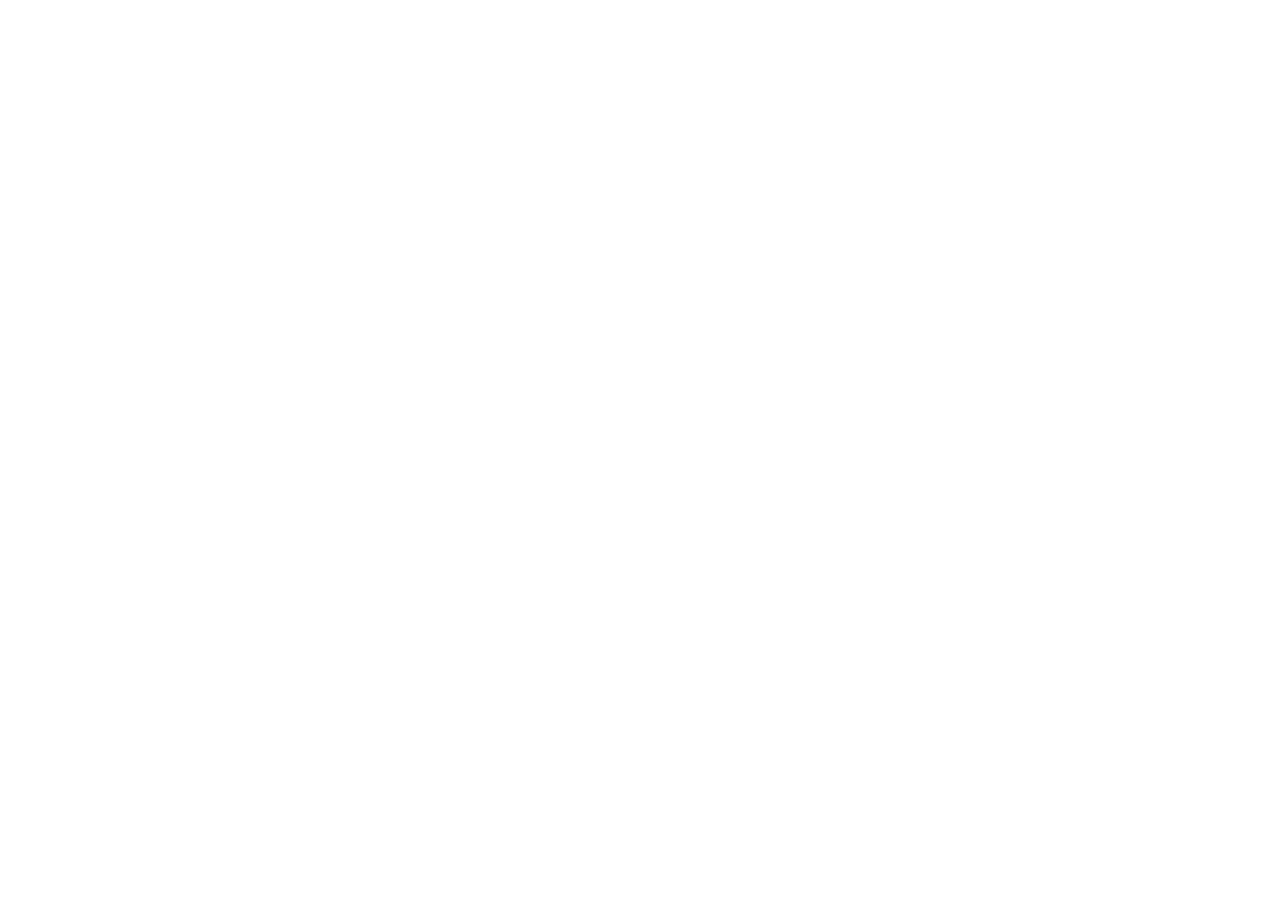
==== index.html @ 85f9180b "adding css file and images" ====
<!DOCTYPE html>
<html lang="en">
<head>
    <meta charset="UTF-8">
    <meta name="viewport" content="width=device-width, initial-scale=1.0">
    <title>Document</title>
</head>
<body>
    
</body>
</html>
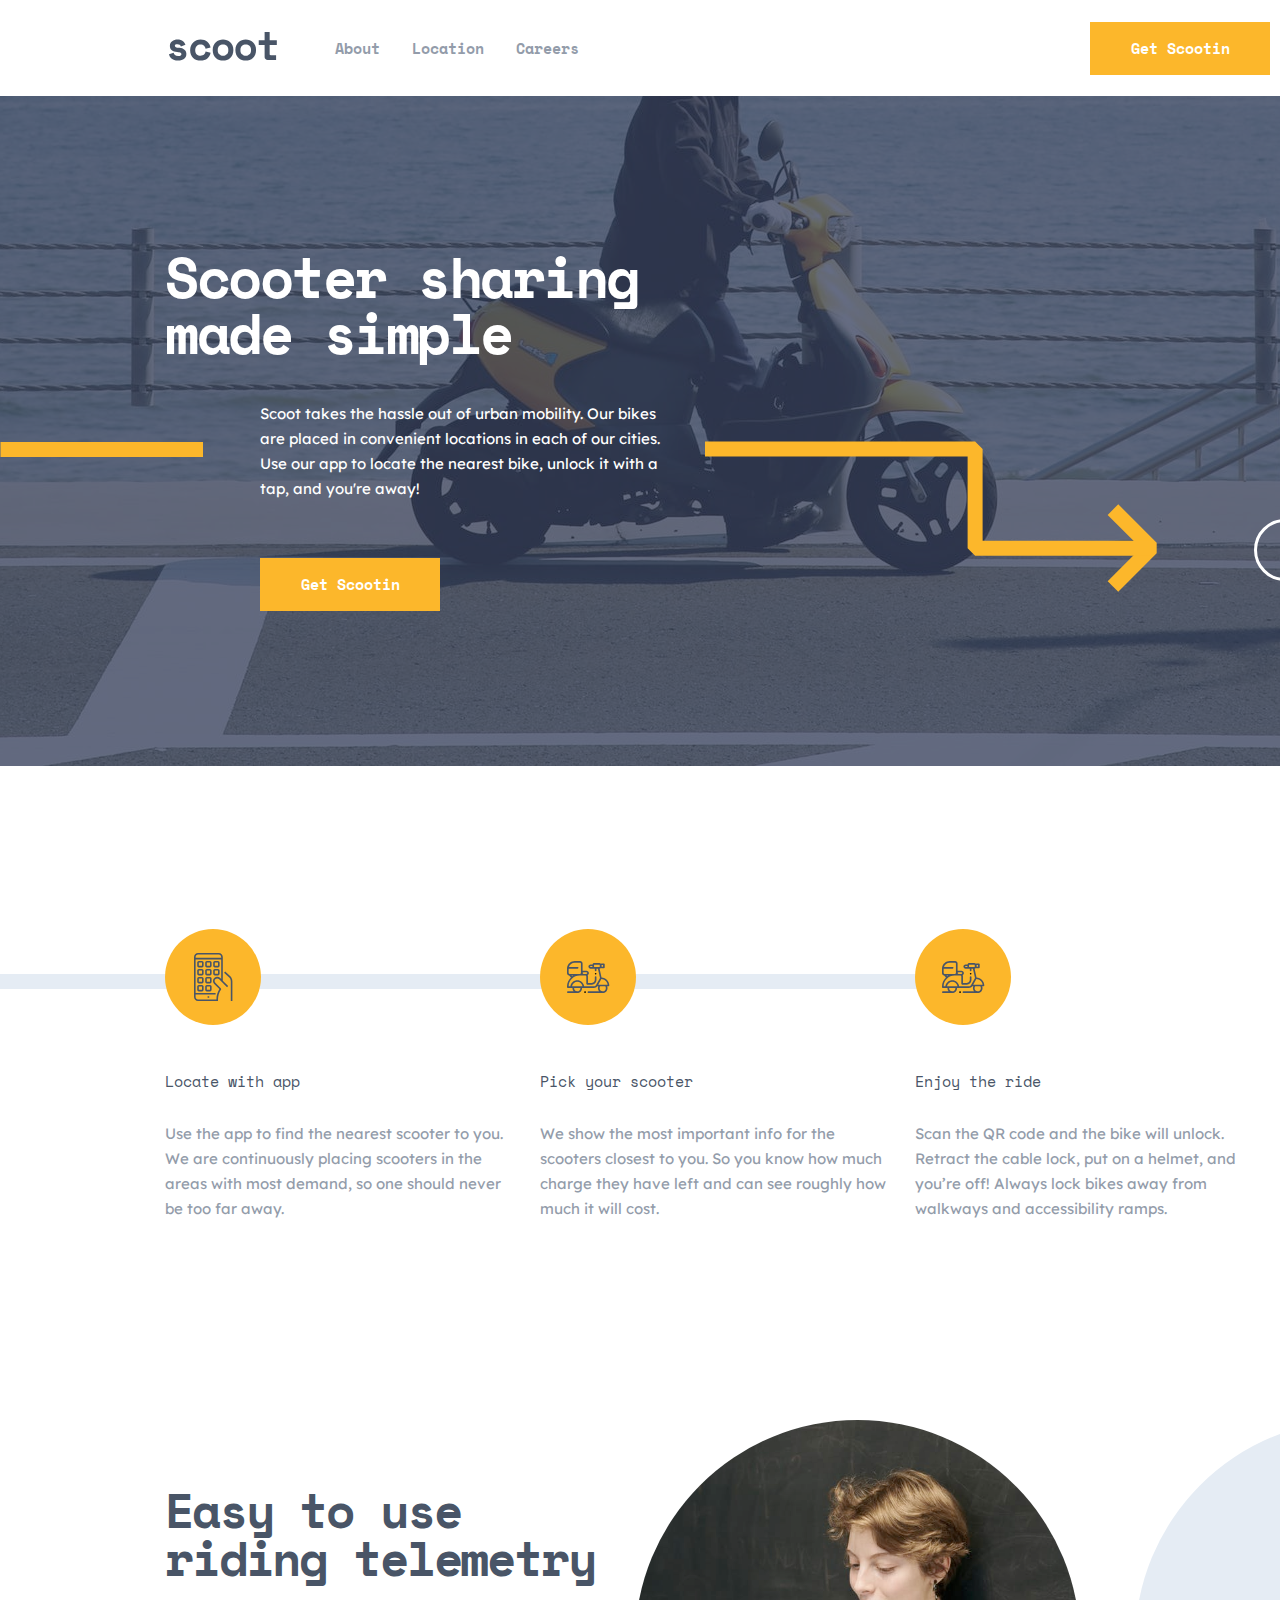
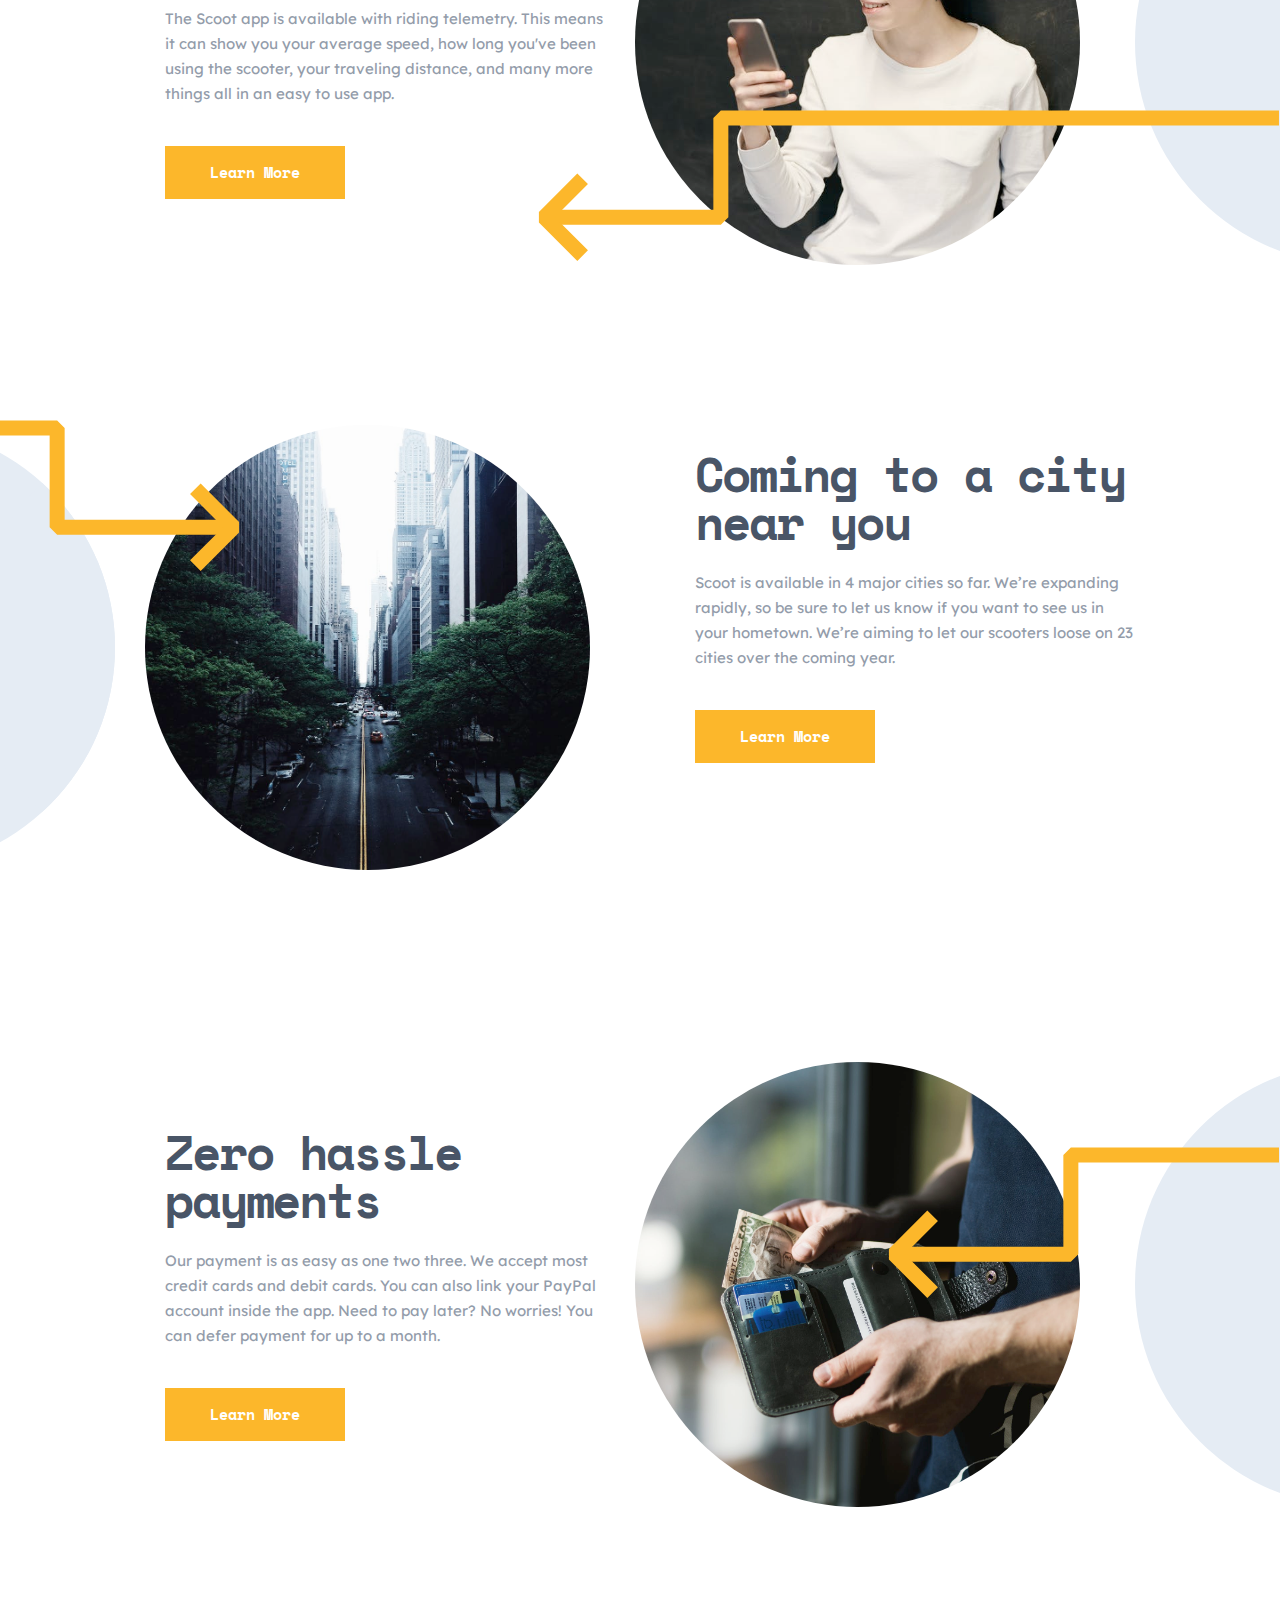
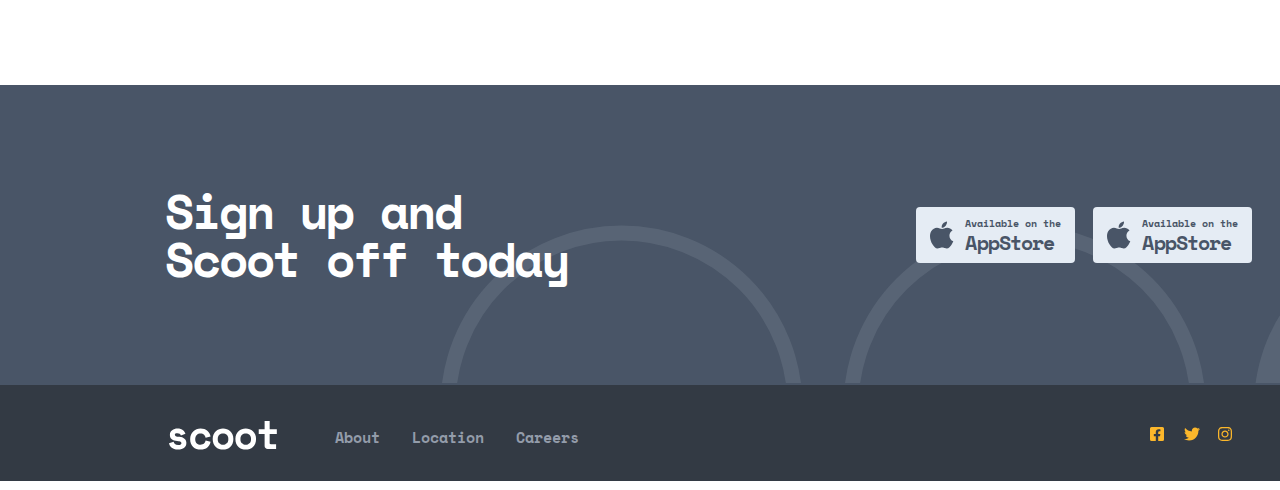
==== commit cd08bfb9: "scoot content" ====
--- a/index.html
+++ b/index.html
@@ -1,11 +1,168 @@
 <!DOCTYPE html>
 <html lang="en">
 <head>
-    <meta charset="UTF-8">
-    <meta name="viewport" content="width=device-width, initial-scale=1.0">
-    <title>Document</title>
+    <title>Scoot</title>
+    <link rel="preconnect" href="https://fonts.googleapis.com">
+    <link rel="preconnect" href="https://fonts.gstatic.com" crossorigin>
+    <link href="https://fonts.googleapis.com/css2?family=Space+Mono:wght@700&display=swap" rel="stylesheet">
+    <link rel="preconnect" href="https://fonts.googleapis.com">
+    <link rel="preconnect" href="https://fonts.gstatic.com" crossorigin>
+    <link href="https://fonts.googleapis.com/css2?family=Lexend+Deca&display=swap" rel="stylesheet">
+    <link rel="stylesheet" href="./css/style.css"/>
 </head>
 <body>
-    
+    <header>
+        <div class="gradient-overlay">
+            <nav>
+                <div class="logo">
+                    <img src="./images/logo.svg"/>
+                </div>
+                <div class="menu">
+                    <ul>
+                        <li><a href="#">About</a></li>
+                        <li><a href="#">Location</a></li>
+                        <li><a href="#">Careers</a></li>
+                    </ul>
+                </div>
+                <div class="cta"><a href="#">Get Scootin</a></div>
+            </nav>
+            <h1>Scooter sharing made simple</h1>
+            <div id="yellow">
+                <div class="yellow-img"><img  src="./images/Path 2.svg"/></div>
+                <div id="yellow-content">
+                    <p>Scoot takes the hassle out of urban mobility. Our bikes are placed in convenient locations in each of our cities. Use our app to locate the nearest bike, unlock it with a tap, and you're away!</p>
+                    <div class="cta" id="yellow-cta"><a href="#">Get Scootin</a></div>
+                </div>
+                <div class="yellow-img" id="arrow"><img src="./images/arrow.svg"/></div>
+                <div id="white-circle"><img src="./images/circle.svg"/></div>
+                
+            </div>  
+            <div id="white-bg"></div>
+        </div> 
+    </header>
+    <main>
+        <div id="line"></div>
+        <div id="one">
+            <div class="yellow-one">
+                <div class="yellow-one-img"><img src="./images/img-one.svg"/></div> 
+                <h3>Locate with app</h3>
+                <p>Use the app to find the nearest scooter to you. We are continuously placing scooters in the areas with most demand, so one should never be too far away.</p>
+            </div>
+            <div class="yellow-one" id="yell">
+                <div class="yellow-one-img"><img src="./images/img-two.svg"/></div> 
+                <h3>Pick your scooter</h3>
+                <p>We show the most important info for the scooters closest to you. So you know how much charge they have left and can see roughly how much it will cost.</p>
+            </div>
+            <div class="yellow-one" id="low">
+                <div class="yellow-one-img"><img src="./images/img-two.svg"/></div> 
+                <h3>Enjoy the ride</h3>
+                <p>Scan the QR code and the bike will unlock. Retract the cable lock, put on a helmet, and you’re off! Always lock bikes away from walkways and accessibility ramps.</p>
+            </div>
+        </div>
+        <div class="two">
+            <div class="two-grid-content">
+                <h1>Easy to use riding telemetry</h1>
+                <p>The Scoot app is available with riding telemetry. This means it can show you your average speed, how long you've been using the scooter, your traveling distance, and many more things all in an easy to use app.</p>
+                <div class="cta" id="two-cta"><a href="#">Learn More</a></div>
+            </div>
+            <div class="two-grid-image">
+                <div class="grid-img">
+                    <div class="two-img"></div>
+                    <div class="circle-container">
+                        <div class="circle"></div>
+                    </div>
+                </div>
+                <div class="two-arrow"><img src="./images/arrow-two.svg"/></div>
+
+            </div>
+        </div>
+        <div id="three">
+            <div id="three-grid-img">
+                <div id="three-img">
+                    <div id="three-circle">
+                        <div id="circle-img"></div>
+                    </div>
+                    <div id="three-image"></div>
+                </div>
+                <div id="three-arrow">
+                    <img src="./images/arrow-two.svg"/>
+                </div> 
+            </div>
+            <div id="three-grid-content">
+                <div class="two-grid-content">
+                    <h1>Coming to a city near you</h1>
+                    <p>Scoot is available in 4 major cities so far. We’re expanding rapidly, so be sure to let us know if you want to see us in your hometown. We’re aiming to let our scooters loose on 23 cities over the coming year.</p>
+                    <div class="cta" id="two-cta"><a href="#">Learn More</a></div>
+                </div>
+            </div>
+        </div>
+        <div id="four">
+            <div class="two-grid-content">
+                <h1>Zero hassle payments</h1>
+                <p>Our payment is as easy as one two three. We accept most credit cards and debit cards. You can also link your PayPal account inside the app. Need to pay later? No worries! You can defer payment for up to a month.</p>
+                <div class="cta" id="two-cta"><a href="#">Learn More</a></div>
+            </div>
+            <div class="two-grid-image">
+                <div class="grid-img">
+                    <div class="two-img" id="four-img"></div>
+                    <div class="circle-container">
+                        <div class="circle"></div>
+                    </div>
+                </div>
+                <div class="two-arrow" id="four-arrow"><img src="./images/arrow-two.svg"/></div>
+
+            </div>
+
+        </div>
+    </main>
+    <footer>
+        <section id="footer">
+            <div id="foot-img"><img src="./images/footer-circle.svg"/></div>
+            <h1>Sign up and Scoot off today</h1>
+            <div class="sign-up">
+                <img src="./images/apple.svg"/>
+                <div class="apple">
+                    <h3>Available on the</h3>
+                    <h2>AppStore</h2>
+                </div>                
+            </div>
+            <div class="sign-up" id="apple-sign-up">
+                <img src="./images/apple.svg"/>
+                <div class="apple">
+                    <h3>Available on the</h3>
+                    <h2>AppStore</h2>
+                </div>                
+            </div>
+        </section>
+        <section id="social">
+            <div id="foot-nav">
+                <div class="logo" id="foot-logo">
+                    <img src="./images/logo.svg"/>
+                </div>
+                <div class="menu">
+                    <ul>
+                        <li><a href="#">About</a></li>
+                        <li><a href="#">Location</a></li>
+                        <li><a href="#">Careers</a></li>
+                    </ul>
+                </div>
+                <div id="social-media">
+                    <div class="facebook">
+                        <a href="#"><img src="./images/facebook.svg"/></a>
+                    </div>
+                    <div class="facebook">
+                        <a href="#"><img src="./images/twitter.svg"/></a>
+                    </div>
+                    <div class="facebook">
+                        <a href="#"><img src="./images/instagram.svg"/></a>
+                    </div>
+                </div>
+            </div>
+            
+
+        </section>
+
+    </footer>
+
 </body>
 </html>--- a/css/style.css
+++ b/css/style.css
@@ -0,0 +1,409 @@
+*{
+    margin: 0;
+    padding: 0;
+    box-sizing: border-box;
+}
+html, body{
+    height: 100%;
+    font-family: 'Space Mono', monospace;
+    font-family: 'Lexend Deca', sans-serif;
+}
+header{
+    height: 766px;
+    background-image: url(/images/background-image.png);
+    background-size: auto;
+    background-repeat: no-repeat;
+    background-position: bottom;
+}
+.gradient-overlay{
+    height: 100%;
+    width: 100%;
+    background: rgba(49, 59, 89, 0.75);
+}
+.gradient-overlay nav{
+    height: 96px;
+    background-color: #FFFFFF;
+    padding: 22px 165px 21px 169px;
+    display: flex;
+    flex-direction: row;
+    align-items: center;
+}
+.menu ul{
+    display: flex;
+    flex-direction: row;
+    list-style: none;
+    gap: 32px;
+    margin-left: 58.18px;
+}
+.menu ul li a{
+    font-family: 'Space Mono', monospace;
+    font-size: 15px;
+    font-style: normal;
+    font-weight: 700;
+    line-height: 25px;  
+    color: #939CAA;
+    text-decoration: none;
+}
+.menu ul li a:hover{
+    color: #FCB72B;
+}
+.cta a{
+    margin-left: 511px;
+    width: 180px;
+    height: 53px;
+    background-color: #FCB72B;
+    display: flex;
+    justify-content: center;
+    align-items: center; 
+    color: #FFFFFF;
+    text-decoration: none;
+    font-family: 'Space Mono', monospace;
+    font-size: 15px;
+    font-weight: 700;
+    font-style: normal;
+    line-height: 25px
+}
+.cta a:hover{
+    border: 3px solid #FCB72B;
+    background-color: transparent;
+    color: #FCB72B;
+}
+
+.gradient-overlay #white-bg{
+   height: 116px;
+   margin-top: 650px;
+   background-color: #FFFFFF;
+}
+.gradient-overlay h1{
+    font-family: 'Space Mono', monospace;
+    font-size: 56px;
+    font-weight: 700;
+    font-style: normal;
+    line-height: 56px;
+    letter-spacing: -2.5px;
+    width: 500px;
+    color: #FFFFFF;
+    margin-top: 153px;
+    margin-left: 165px;
+}
+.gradient-overlay #yellow{
+    margin-top: 40px;
+    display: flex;
+}
+.gradient-overlay #yellow #yellow-content p{
+    font-family: 'Lexend Deca', sans-serif;
+    font-size: 15px;
+    font-weight: 400;
+    font-style: normal;
+    line-height: 25px;
+    width: 405px;
+    height: 100px;
+    color: #FFFFFF;
+    margin-left: 57px;
+}
+.yellow-img{
+    margin-top: 40px;
+}
+.yellow-img#arrow{
+    margin-left: 40px;
+}
+#yellow-content .cta#yellow-cta a{
+    margin-left: 57px;
+    margin-top: 57px;
+}
+#yellow #white-circle{
+    margin-top: 118px;
+    margin-left: 97px;
+}
+main{
+    background-color: #FFFFFF;
+    margin-top: 0px;
+    margin-top: 208px
+}
+main #line{
+    width: 974px;
+    height: 15px;
+    background-color: #E5ECF4;
+    margin-top: 50px;
+}
+main #one{
+    width: 1275px;
+    height: 291px;
+    margin-top: -60px;
+    display: grid;
+    grid-template-columns: 1fr 1fr 1fr;
+    margin-left: 165px;
+}
+.yellow-one{
+    display: flex;
+    flex-direction: column;
+    width: 350px;
+}
+.yellow-one#yell{
+    margin-left: -50px;
+}
+.yellow-one#low{
+    margin-left: -100px;
+}
+.yellow-one-img img{
+    width: 96px;
+    height: 96px;
+}
+.yellow-one h3{
+    font-family: 'Space Mono', monospace;
+    font-size: 15px;
+    font-weight: 400;
+    font-style: normal;
+    line-height: 25px;
+    color: #495567;
+    margin-top: 40px;
+}
+.yellow-one p{
+    margin-top: 27px;
+    font-family: 'Lexend Deca', sans-serif;
+    font-size: 15px;
+    font-weight: 400;
+    font-style: normal;
+    line-height: 25px;
+    color: #939CAA;
+}
+.two{
+    margin-top: 147px;
+    height: 498px;
+    display: grid;
+    grid-template-columns: 1fr 1fr;
+    margin-left: 165px;
+}
+.two-grid-content{
+    display: flex;
+    flex-direction: column;
+    margin-top: 119px;
+}
+.two-grid-content h1{
+    font-family: 'Space Mono', monospace;
+    font-size: 48px;
+    font-weight: 700;
+    font-style: normal;
+    line-height: 48px;
+    letter-spacing: -2.143px;
+    width: 445px;
+    color: #495567;
+}
+.two-grid-content p{
+    font-family: 'Lexend Deca', sans-serif;
+    font-size: 15px;
+    font-weight: 400;
+    font-style: normal;
+    line-height: 25px;
+    width: 445px;
+    color: #939CAA;
+    margin-top: 24px;
+}
+.two-grid-content .cta#two-cta a{
+    margin-top: 40px;
+    margin-left: 0px;
+}
+.two-grid-image{
+    margin-left: -150px;
+}
+.grid-img{
+    display: flex;
+}
+.two-img{
+    width: 445px;
+    height: 445px;
+    margin-left: 137px;
+    margin-top: 53px;
+    background-image: url(/images/two-lady.png);
+    border-radius: 445px;
+    background-position: center;
+    background-size: cover;
+}
+.circle-container{
+    width: 445px;
+    height: 445px;
+    overflow: hidden;
+    position: relative;
+    margin-top: 53px;
+    margin-left: -245px;
+}
+.circle{
+    width: 890px;
+    height: 445px;
+    background-color: #E5ECF4;
+    border-radius: 445px;
+    position: absolute;
+    top: 0;
+    left: 300px;
+    z-index: 1;
+}
+.two-arrow{
+    margin-top: -155px;
+    position: absolute;
+    z-index: 2;
+    margin-left: 40px;
+}
+#three{
+    height: 605px;
+    display: grid;
+    grid-template-columns: 1fr 1fr;
+}
+#three #three-grid-img{
+    margin-top: 160px;
+}
+#three #three-grid-img #three-img{
+    display: flex;
+}
+#three-circle{
+    width: 445px;
+    height: 445px;
+    border-radius: 445px;
+    background-color: #E5ECF4;
+    position: relative;
+    margin-left: -330px;
+    overflow: hidden;
+}
+#three-circle #circle-img{
+    width: 890px;
+    height: 445px;
+    background-color: #E5ECF4;
+    border-radius: 445px;
+    position: absolute;
+    left: 300px;
+}
+#three-image{
+    width: 445px;
+    height: 445px;
+    margin-left: 30px;
+    background-image: url(/images/three.png);
+    border-radius: 445px;
+    background-position: center;
+    background-size: cover;
+}
+#three-grid-content{
+    margin-top: 66px;
+    margin-left: 55px;
+}
+#three-arrow{
+    margin-top: -450px;
+    transform: scaleX(-1);
+    position: relative;
+}
+#three-arrow img{
+    position: absolute;
+    left: 400px;
+}
+#four{
+    margin-top: 139px;
+    height: 498px;
+    display: grid;
+    grid-template-columns: 1fr 1fr;
+    margin-left: 165px;
+}
+
+.two-img#four-img{
+    background-image: url(/images/four.png);
+}
+.two-arrow#four-arrow{
+    margin-top: -360px;
+    overflow: hidden;
+    margin-right: -650px;
+   
+}
+.two-arrow#four-arrow img{
+    left: 350px;
+    position: relative;
+}
+footer{
+    margin-top: 178px;
+    height: 396px;
+}
+#footer{
+    height: 300px;
+    background-color: #495567;
+    position: relative;
+}
+#footer #foot-img{
+    margin-top: 140px;
+    margin-left: 440px;
+    position: absolute;
+}
+#footer h1{
+    width: 415px;
+    margin-top: 102px;
+    margin-left: 165px;
+    position: absolute;
+    color: #FFFFFF;
+    font-family: 'Space Mono', monospace;
+    font-size: 48px;
+    font-style: normal;
+    font-weight: 700;
+    line-height: 48px;
+    letter-spacing: -2.143px;
+}
+.sign-up{
+    margin-left: 916px;
+    margin-top: 122px;
+    position: absolute;
+    display: flex;
+    flex-direction: row;
+    justify-content: center;
+    align-items: center;
+    background-color: #E5ECF4;
+    width: 159px;
+    height: 56px;
+    border-radius: 4px;
+}
+.sign-up img{
+    width: 24.267px;
+    height: 28px;
+}
+.apple{
+    margin-left: 11.73px;
+}
+.apple h3{
+    color: #495567;
+    font-family: 'Space Mono', monospace;
+    font-size: 10px;
+    font-style: normal;
+    font-weight: 700;
+    line-height: normal;
+}
+.apple h2{
+    color: #495567;
+    font-family: 'Space Mono', monospace;
+    font-size: 20px;
+    font-style: normal;
+    font-weight: 700;
+    line-height: 24px;
+    letter-spacing: -0.9px;
+}
+.sign-up#apple-sign-up{
+    margin-left: 1093px;
+}
+#social{
+    background-color: #333A44;
+    height: 96px;
+}
+#foot-nav{
+    padding: 36px 165px 36px 169px;
+    display: flex;
+    flex-direction: row;
+    align-items: center;
+}
+#social #foot-nav .logo#foot-logo{
+   filter: brightness(100);
+}
+#social-media{
+    display: flex;
+    margin-left: 571px;
+    justify-content: space-between;
+    gap: 10px;
+}
+#social-media .facebook{
+    width: 24px;
+    height: 24px;
+}
+#social-media .facebook:hover{
+    filter: brightness(100);
+}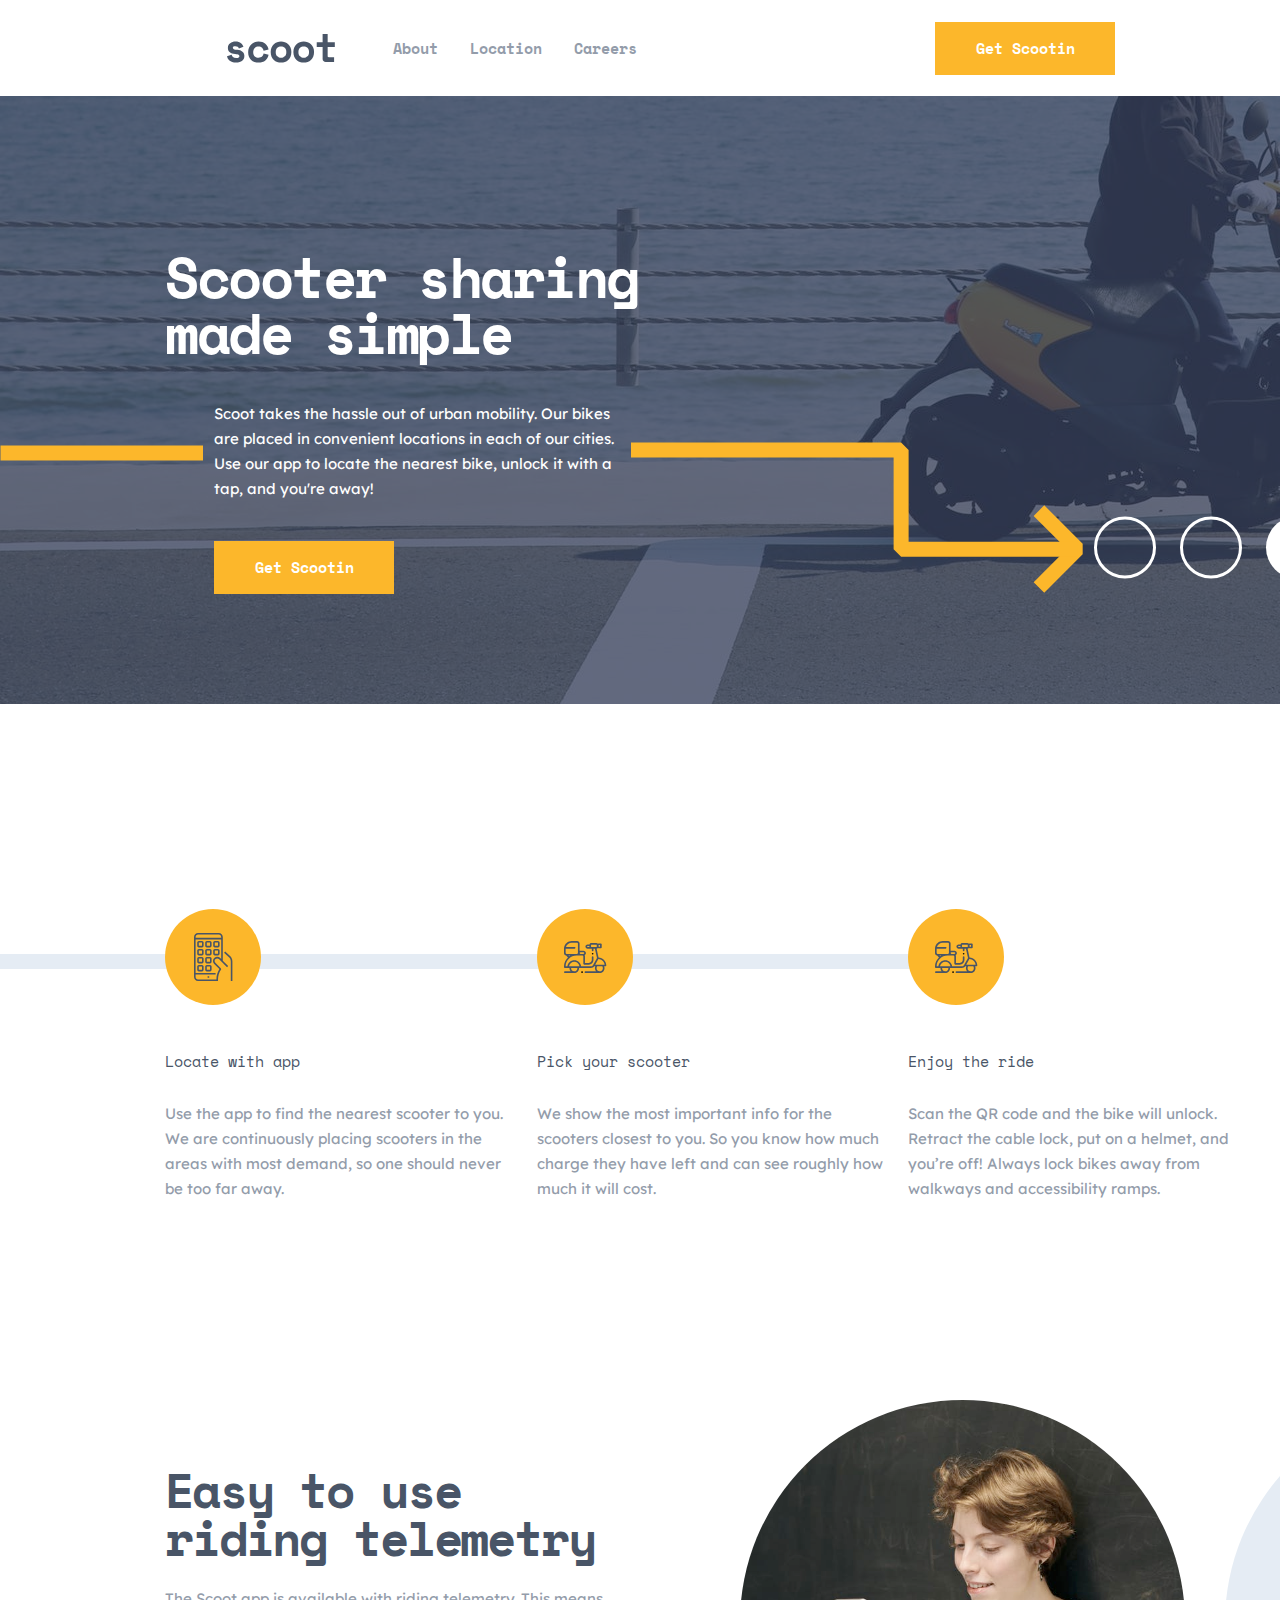
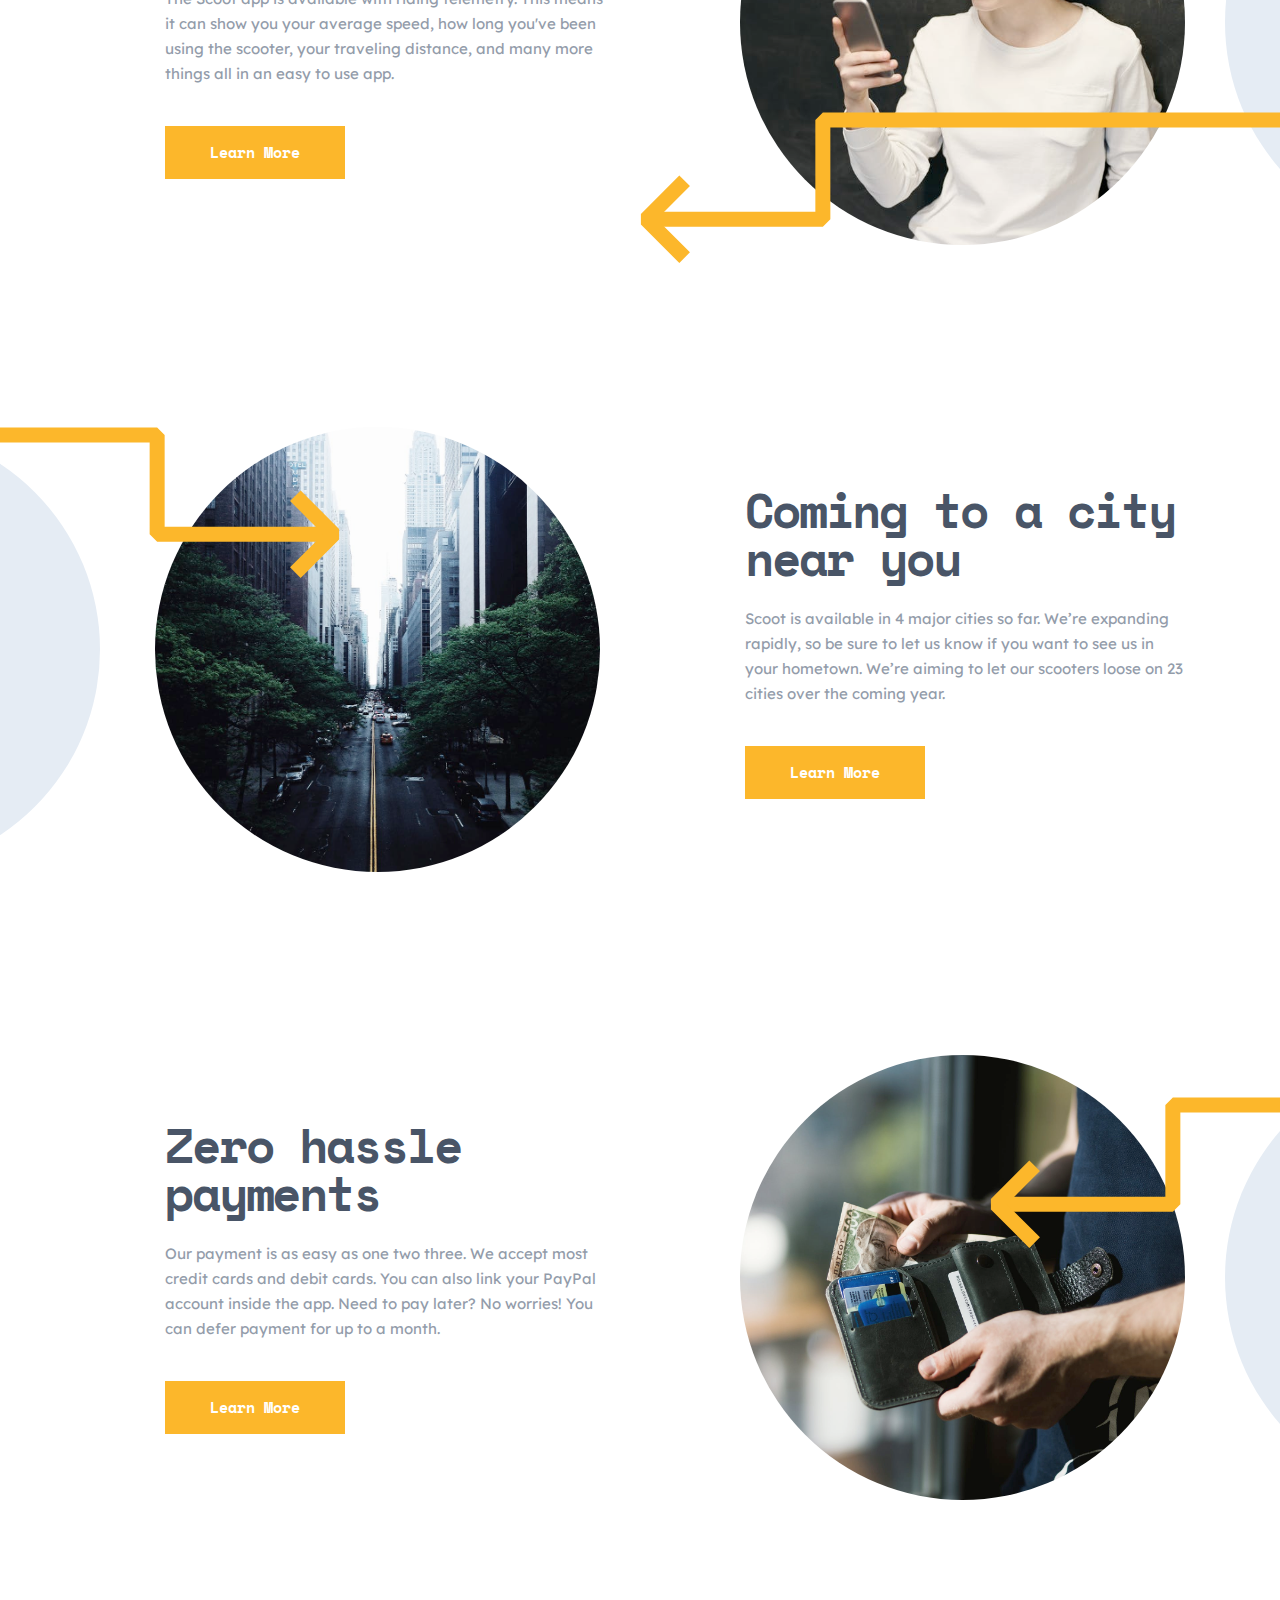
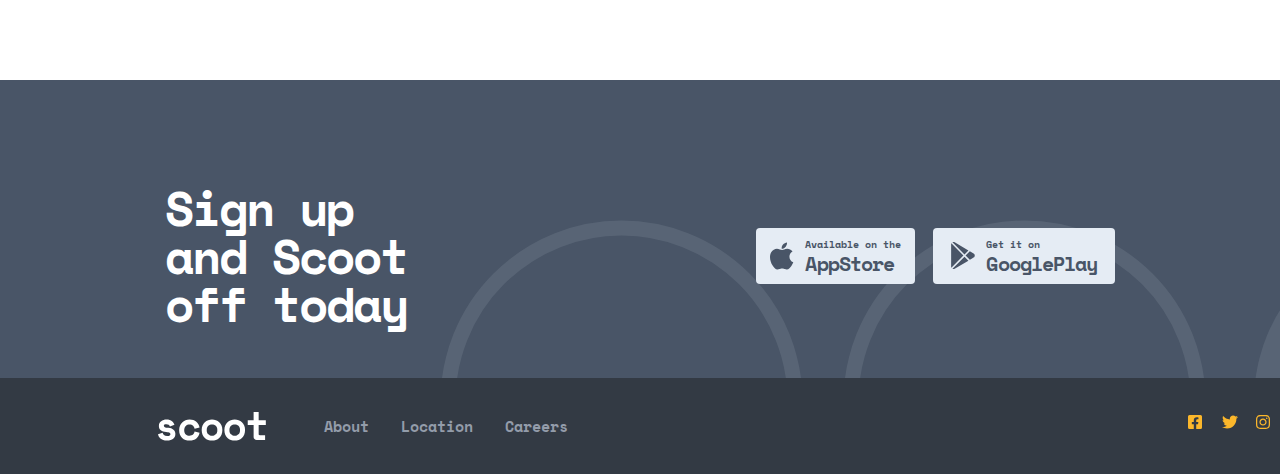
==== commit 90576ac7: "finish coding homepage and location" ====
--- a/index.html
+++ b/index.html
@@ -1,6 +1,7 @@
 <!DOCTYPE html>
 <html lang="en">
 <head>
+    <meta name="viewport" content="width=device-width, initial-scale=1.0">
     <title>Scoot</title>
     <link rel="preconnect" href="https://fonts.googleapis.com">
     <link rel="preconnect" href="https://fonts.gstatic.com" crossorigin>
@@ -12,33 +13,33 @@
 </head>
 <body>
     <header>
-        <div class="gradient-overlay">
-            <nav>
-                <div class="logo">
-                    <img src="./images/logo.svg"/>
+        <nav>
+            <div class="menu-container">
+                <div id="menu-bar"></div>
+                <img class="logo" src="./images/logo.svg"/>
+                <ul class="menu-top">
+                    <li><a href="#">About</a></li>
+                    <li><a href="#">Location</a></li>
+                    <li><a href="#">Careers</a></li>
+                </ul>
+            </div>
+            <a href="#" class="cta-top">Get Scootin</a>
+        </nav>
+        <div id="header-banner">
+            <div id="gradient-overlay">
+                <h1>Scooter sharing made simple</h1>
+                <div id="banner-content">
+                    <img id="arrow-one"  src="./images/Path 2.svg"/>
+                    <div id="arrow-content">
+                        <p>Scoot takes the hassle out of urban mobility. Our bikes are placed in convenient locations in each of our cities. Use our app to locate the nearest bike, unlock it with a tap, and you're away!</p>
+                        <a href="#" class="cta">Get Scootin</a>
+                    </div>
+                    <img id="arrow-two" src="./images/arrow.svg"/>
+                    <img id="arrow-three" src="./images/circle.svg"/>
                 </div>
-                <div class="menu">
-                    <ul>
-                        <li><a href="#">About</a></li>
-                        <li><a href="#">Location</a></li>
-                        <li><a href="#">Careers</a></li>
-                    </ul>
-                </div>
-                <div class="cta"><a href="#">Get Scootin</a></div>
-            </nav>
-            <h1>Scooter sharing made simple</h1>
-            <div id="yellow">
-                <div class="yellow-img"><img  src="./images/Path 2.svg"/></div>
-                <div id="yellow-content">
-                    <p>Scoot takes the hassle out of urban mobility. Our bikes are placed in convenient locations in each of our cities. Use our app to locate the nearest bike, unlock it with a tap, and you're away!</p>
-                    <div class="cta" id="yellow-cta"><a href="#">Get Scootin</a></div>
-                </div>
-                <div class="yellow-img" id="arrow"><img src="./images/arrow.svg"/></div>
-                <div id="white-circle"><img src="./images/circle.svg"/></div>
-                
-            </div>  
-            <div id="white-bg"></div>
-        </div> 
+                <div id="white-bg"></div>
+            </div> 
+        </div>
     </header>
     <main>
         <div id="line"></div>
@@ -48,12 +49,12 @@
                 <h3>Locate with app</h3>
                 <p>Use the app to find the nearest scooter to you. We are continuously placing scooters in the areas with most demand, so one should never be too far away.</p>
             </div>
-            <div class="yellow-one" id="yell">
+            <div class="yellow-one">
                 <div class="yellow-one-img"><img src="./images/img-two.svg"/></div> 
                 <h3>Pick your scooter</h3>
                 <p>We show the most important info for the scooters closest to you. So you know how much charge they have left and can see roughly how much it will cost.</p>
             </div>
-            <div class="yellow-one" id="low">
+            <div class="yellow-one">
                 <div class="yellow-one-img"><img src="./images/img-two.svg"/></div> 
                 <h3>Enjoy the ride</h3>
                 <p>Scan the QR code and the bike will unlock. Retract the cable lock, put on a helmet, and you’re off! Always lock bikes away from walkways and accessibility ramps.</p>
@@ -63,7 +64,7 @@
             <div class="two-grid-content">
                 <h1>Easy to use riding telemetry</h1>
                 <p>The Scoot app is available with riding telemetry. This means it can show you your average speed, how long you've been using the scooter, your traveling distance, and many more things all in an easy to use app.</p>
-                <div class="cta" id="two-cta"><a href="#">Learn More</a></div>
+                <a href="#" class="cta">Learn More</a>
             </div>
             <div class="two-grid-image">
                 <div class="grid-img">
@@ -72,8 +73,7 @@
                         <div class="circle"></div>
                     </div>
                 </div>
-                <div class="two-arrow"><img src="./images/arrow-two.svg"/></div>
-
+                <img src="/images/arrow-two.svg"/>
             </div>
         </div>
         <div id="three">
@@ -84,15 +84,13 @@
                     </div>
                     <div id="three-image"></div>
                 </div>
-                <div id="three-arrow">
-                    <img src="./images/arrow-two.svg"/>
-                </div> 
+                <img src="./images/arrow-two.svg"/>
             </div>
             <div id="three-grid-content">
                 <div class="two-grid-content">
                     <h1>Coming to a city near you</h1>
                     <p>Scoot is available in 4 major cities so far. We’re expanding rapidly, so be sure to let us know if you want to see us in your hometown. We’re aiming to let our scooters loose on 23 cities over the coming year.</p>
-                    <div class="cta" id="two-cta"><a href="#">Learn More</a></div>
+                    <a href="#" class="cta">Learn More</a>
                 </div>
             </div>
         </div>
@@ -100,7 +98,7 @@
             <div class="two-grid-content">
                 <h1>Zero hassle payments</h1>
                 <p>Our payment is as easy as one two three. We accept most credit cards and debit cards. You can also link your PayPal account inside the app. Need to pay later? No worries! You can defer payment for up to a month.</p>
-                <div class="cta" id="two-cta"><a href="#">Learn More</a></div>
+                <a href="#" class="cta">Learn More</a>
             </div>
             <div class="two-grid-image">
                 <div class="grid-img">
@@ -109,60 +107,55 @@
                         <div class="circle"></div>
                     </div>
                 </div>
-                <div class="two-arrow" id="four-arrow"><img src="./images/arrow-two.svg"/></div>
-
+                <img id="four-arrow" src="./images/arrow-two.svg"/>
             </div>
-
         </div>
     </main>
     <footer>
         <section id="footer">
             <div id="foot-img"><img src="./images/footer-circle.svg"/></div>
-            <h1>Sign up and Scoot off today</h1>
-            <div class="sign-up">
-                <img src="./images/apple.svg"/>
-                <div class="apple">
-                    <h3>Available on the</h3>
-                    <h2>AppStore</h2>
-                </div>                
+            <div class="sign">
+             <h1>Sign up and Scoot off today</h1>
+             <div id="foot-tag">
+                <div class="sign-up-tag">
+                    <img src="./images/apple.svg"/>
+                    <div class="apple">
+                        <h3>Available on the</h3>
+                        <h2>AppStore</h2>
+                    </div>  
+                </div>
+                <div class="sign-up-tag" id="sign-up">
+                    <img src="./images/google.svg"/>
+                    <div class="apple">
+                        <h3>Get it on</h3>
+                        <h2>GooglePlay</h2>
+                    </div>  
+                </div>
             </div>
-            <div class="sign-up" id="apple-sign-up">
-                <img src="./images/apple.svg"/>
-                <div class="apple">
-                    <h3>Available on the</h3>
-                    <h2>AppStore</h2>
-                </div>                
             </div>
         </section>
         <section id="social">
-            <div id="foot-nav">
-                <div class="logo" id="foot-logo">
-                    <img src="./images/logo.svg"/>
+            <div class="menu-container" id="social-one">
+                <div id="menu-bar" class="menu-bar-bottom"></div>
+                <img class="logo" id="foot-logo" src="./images/logo.svg"/>
+                <ul class="menu" id="menu-bottom">
+                    <li><a href="#">About</a></li>
+                    <li><a href="#">Location</a></li>
+                    <li><a href="#">Careers</a></li>
+                </ul>
+            </div>
+            <div id="social-media">
+                <div class="facebook">
+                    <a href="#"><img src="./images/facebook.svg"/></a>
                 </div>
-                <div class="menu">
-                    <ul>
-                        <li><a href="#">About</a></li>
-                        <li><a href="#">Location</a></li>
-                        <li><a href="#">Careers</a></li>
-                    </ul>
+                <div class="facebook">
+                    <a href="#"><img src="./images/twitter.svg"/></a>
                 </div>
-                <div id="social-media">
-                    <div class="facebook">
-                        <a href="#"><img src="./images/facebook.svg"/></a>
-                    </div>
-                    <div class="facebook">
-                        <a href="#"><img src="./images/twitter.svg"/></a>
-                    </div>
-                    <div class="facebook">
-                        <a href="#"><img src="./images/instagram.svg"/></a>
-                    </div>
+                <div class="facebook">
+                    <a href="#"><img src="./images/instagram.svg"/></a>
                 </div>
             </div>
-            
-
         </section>
-
-    </footer>
-
+    </footer> 
 </body>
 </html>--- a/css/style.css
+++ b/css/style.css
@@ -1,3 +1,8 @@
+:root{
+    --black02: #939CAA;
+    --black03: #FCB72B;
+}
+
 *{
     margin: 0;
     padding: 0;
@@ -8,47 +13,52 @@
     font-family: 'Space Mono', monospace;
     font-family: 'Lexend Deca', sans-serif;
 }
-header{
-    height: 766px;
-    background-image: url(/images/background-image.png);
-    background-size: auto;
-    background-repeat: no-repeat;
-    background-position: bottom;
-}
-.gradient-overlay{
-    height: 100%;
-    width: 100%;
-    background: rgba(49, 59, 89, 0.75);
-}
-.gradient-overlay nav{
+nav{
     height: 96px;
-    background-color: #FFFFFF;
-    padding: 22px 165px 21px 169px;
+    padding: 0px 165px 0 110px;
     display: flex;
-    flex-direction: row;
+    justify-content: space-between;
     align-items: center;
 }
-.menu ul{
+
+.menu-container{
     display: flex;
-    flex-direction: row;
-    list-style: none;
+    align-items: center;
+    gap: 58px;
+}
+
+.menu, .menu-top{
+    display: flex;
+    padding: 0;
+    list-style-type: none;
     gap: 32px;
-    margin-left: 58.18px;
-}
-.menu ul li a{
+}
+
+.menu-top a{
+    text-decoration: none;
+    font-size: 15px;
+    font-weight: 700;
+    line-height: 25px;
+    color: var(--black02);
     font-family: 'Space Mono', monospace;
+}
+.menu a{
+    text-decoration: none;
     font-size: 15px;
-    font-style: normal;
     font-weight: 700;
-    line-height: 25px;  
-    color: #939CAA;
-    text-decoration: none;
-}
-.menu ul li a:hover{
+    line-height: 25px;
+    color: var(--black02);
+    font-family: 'Space Mono', monospace;
+}
+
+.menu-top a:hover{
     color: #FCB72B;
 }
-.cta a{
-    margin-left: 511px;
+.menu, a:hover{
+    color: #FCB72B;
+}
+
+.cta-top, .cta{
     width: 180px;
     height: 53px;
     background-color: #FCB72B;
@@ -63,34 +73,56 @@
     font-style: normal;
     line-height: 25px
 }
-.cta a:hover{
+.cta:hover{
     border: 3px solid #FCB72B;
     background-color: transparent;
     color: #FCB72B;
 }
-
-.gradient-overlay #white-bg{
-   height: 116px;
-   margin-top: 650px;
-   background-color: #FFFFFF;
-}
-.gradient-overlay h1{
+.cta-top:hover{
+    border: 3px solid #FCB72B;
+    background-color: transparent;
+    color: #FCB72B;
+}
+nav .menu-container .logo{
+    width: 108px;
+    height: 89px;
+}
+#header-banner{
+    height: 650px;
+    background-image: url(/images/background-image.png);
+    background-position: 0px -850px;
+    background-size: auto;
+    background-repeat: no-repeat;
+}
+#gradient-overlay{
+    height: 100%;
+    background: rgba(49, 59, 89, 0.75);
+    display: flex;
+    flex-direction: column;
+}
+#header-banner #gradient-overlay h1{
+    width: 700px;
+    padding-top: 153px;
+    padding-left: 165px;
+    color: #FFFFFF;
     font-family: 'Space Mono', monospace;
     font-size: 56px;
     font-weight: 700;
     font-style: normal;
     line-height: 56px;
-    letter-spacing: -2.5px;
-    width: 500px;
-    color: #FFFFFF;
-    margin-top: 153px;
-    margin-left: 165px;
-}
-.gradient-overlay #yellow{
+    letter-spacing: -2.5px; 
+}
+#banner-content{
+    display: flex;
     margin-top: 40px;
+    justify-content: space-between;
+}
+#banner-content #arrow-content{
+    gap: 40px;
     display: flex;
-}
-.gradient-overlay #yellow #yellow-content p{
+    flex-direction: column;
+}
+#banner-content #arrow-content p{
     font-family: 'Lexend Deca', sans-serif;
     font-size: 15px;
     font-weight: 400;
@@ -99,35 +131,33 @@
     width: 405px;
     height: 100px;
     color: #FFFFFF;
-    margin-left: 57px;
-}
-.yellow-img{
-    margin-top: 40px;
-}
-.yellow-img#arrow{
-    margin-left: 40px;
-}
-#yellow-content .cta#yellow-cta a{
-    margin-left: 57px;
-    margin-top: 57px;
-}
-#yellow #white-circle{
-    margin-top: 118px;
-    margin-left: 97px;
+}
+#banner-content #arrow-one{
+    margin-top: -89px;
+}
+#banner-content #arrow-two{
+    padding-top: 40px;
+}
+
+#banner-content #arrow-three{
+    padding-top: 100px;
+}
+#white-bg{
+    height: 50px;
+    margin-top: 110px;
+    background-color: #FFFFFF;
 }
 main{
     background-color: #FFFFFF;
     margin-top: 0px;
-    margin-top: 208px
 }
 main #line{
     width: 974px;
     height: 15px;
     background-color: #E5ECF4;
-    margin-top: 50px;
+    margin-top: 208px;
 }
 main #one{
-    width: 1275px;
     height: 291px;
     margin-top: -60px;
     display: grid;
@@ -137,14 +167,9 @@
 .yellow-one{
     display: flex;
     flex-direction: column;
-    width: 350px;
-}
-.yellow-one#yell{
-    margin-left: -50px;
-}
-.yellow-one#low{
-    margin-left: -100px;
-}
+    justify-content: space-between;
+}
+
 .yellow-one-img img{
     width: 96px;
     height: 96px;
@@ -166,10 +191,12 @@
     font-style: normal;
     line-height: 25px;
     color: #939CAA;
+    height: 100px;
+    width: 350px;
 }
 .two{
     margin-top: 147px;
-    height: 498px;
+    height: 520px;
     display: grid;
     grid-template-columns: 1fr 1fr;
     margin-left: 165px;
@@ -177,7 +204,8 @@
 .two-grid-content{
     display: flex;
     flex-direction: column;
-    margin-top: 119px;
+    padding-top: 119px;
+    margin-right: 83px;
 }
 .two-grid-content h1{
     font-family: 'Space Mono', monospace;
@@ -186,25 +214,30 @@
     font-style: normal;
     line-height: 48px;
     letter-spacing: -2.143px;
+    height: 96px;
     width: 445px;
     color: #495567;
 }
 .two-grid-content p{
+    width: 445px;
     font-family: 'Lexend Deca', sans-serif;
     font-size: 15px;
     font-weight: 400;
     font-style: normal;
     line-height: 25px;
-    width: 445px;
     color: #939CAA;
     margin-top: 24px;
-}
-.two-grid-content .cta#two-cta a{
-    margin-top: 40px;
-    margin-left: 0px;
+    margin-bottom: 40px;
 }
 .two-grid-image{
-    margin-left: -150px;
+    position: relative;
+    overflow: hidden;
+    margin-left: -83px;
+}
+.two-grid-image img{
+    position: absolute;
+    top: 365px;
+    z-index: 2;
 }
 .grid-img{
     display: flex;
@@ -212,36 +245,28 @@
 .two-img{
     width: 445px;
     height: 445px;
-    margin-left: 137px;
+    margin-left: 100px;
     margin-top: 53px;
     background-image: url(/images/two-lady.png);
     border-radius: 445px;
     background-position: center;
     background-size: cover;
+    background-repeat: no-repeat;
 }
 .circle-container{
     width: 445px;
     height: 445px;
-    overflow: hidden;
-    position: relative;
     margin-top: 53px;
-    margin-left: -245px;
+    margin-left: -350px;
 }
 .circle{
     width: 890px;
     height: 445px;
     background-color: #E5ECF4;
     border-radius: 445px;
-    position: absolute;
     top: 0;
-    left: 300px;
+    margin-left: 390px;
     z-index: 1;
-}
-.two-arrow{
-    margin-top: -155px;
-    position: absolute;
-    z-index: 2;
-    margin-left: 40px;
 }
 #three{
     height: 605px;
@@ -250,6 +275,8 @@
 }
 #three #three-grid-img{
     margin-top: 160px;
+    position: relative;
+    overflow: hidden;
 }
 #three #three-grid-img #three-img{
     display: flex;
@@ -257,82 +284,70 @@
 #three-circle{
     width: 445px;
     height: 445px;
-    border-radius: 445px;
-    background-color: #E5ECF4;
-    position: relative;
-    margin-left: -330px;
-    overflow: hidden;
+    margin-top: 0px;
 }
 #three-circle #circle-img{
     width: 890px;
     height: 445px;
     background-color: #E5ECF4;
     border-radius: 445px;
-    position: absolute;
-    left: 300px;
+    margin-left: -790px;
 }
 #three-image{
     width: 445px;
     height: 445px;
-    margin-left: 30px;
+    margin-left: -290px;
     background-image: url(/images/three.png);
     border-radius: 445px;
     background-position: center;
     background-size: cover;
 }
+#three-grid-img img{
+    position: absolute;
+    top: 0px;
+    z-index: 2;
+    transform: scaleX(-1);
+    right: 300px;
+}
 #three-grid-content{
-    margin-top: 66px;
-    margin-left: 55px;
-}
-#three-arrow{
-    margin-top: -450px;
-    transform: scaleX(-1);
-    position: relative;
-}
-#three-arrow img{
-    position: absolute;
-    left: 400px;
+    margin-top: 100px;
+    margin-left: 105px;
 }
 #four{
-    margin-top: 139px;
-    height: 498px;
+    margin-top: 130px;
+    height: 500px;
     display: grid;
     grid-template-columns: 1fr 1fr;
     margin-left: 165px;
 }
-
 .two-img#four-img{
     background-image: url(/images/four.png);
 }
-.two-arrow#four-arrow{
-    margin-top: -360px;
-    overflow: hidden;
-    margin-right: -650px;
-   
-}
-.two-arrow#four-arrow img{
-    left: 350px;
-    position: relative;
+#four-arrow{
+    margin-top: -270px;
+    margin-left: 350px;
 }
 footer{
     margin-top: 178px;
-    height: 396px;
 }
 #footer{
-    height: 300px;
-    background-color: #495567;
-    position: relative;
+   height: 300px;
+   background-color: #495567;
 }
 #footer #foot-img{
-    margin-top: 140px;
     margin-left: 440px;
-    position: absolute;
+    padding: 140px 0px 0px 0px;
+}
+.sign{
+    display: flex;
+    margin-left: 165px;
+    margin-right: 165px;
+    flex-direction: row;
+    align-items: center;
+    gap: 336px;
+    margin-top: -198px;
 }
 #footer h1{
-    width: 415px;
-    margin-top: 102px;
-    margin-left: 165px;
-    position: absolute;
     color: #FFFFFF;
     font-family: 'Space Mono', monospace;
     font-size: 48px;
@@ -340,26 +355,21 @@
     font-weight: 700;
     line-height: 48px;
     letter-spacing: -2.143px;
-}
-.sign-up{
-    margin-left: 916px;
-    margin-top: 122px;
-    position: absolute;
+    width: 415px;
+}
+
+#foot-tag{
     display: flex;
-    flex-direction: row;
+    gap: 18px;
+}
+.sign-up-tag{
+    width: 159px;
+    height: 56px;
+    border-radius: 4px;
+    display: flex;
     justify-content: center;
     align-items: center;
     background-color: #E5ECF4;
-    width: 159px;
-    height: 56px;
-    border-radius: 4px;
-}
-.sign-up img{
-    width: 24.267px;
-    height: 28px;
-}
-.apple{
-    margin-left: 11.73px;
 }
 .apple h3{
     color: #495567;
@@ -378,26 +388,29 @@
     line-height: 24px;
     letter-spacing: -0.9px;
 }
-.sign-up#apple-sign-up{
-    margin-left: 1093px;
+.apple{
+    margin-left: 11.73px;
+}
+.sign-up-tag img{
+    width: 24.267px;
+    height: 28px;
+}
+.sign-up-tag#sign-up{
+    width: 182px;
 }
 #social{
+    height: 96px;
+    margin-top: -2px;
     background-color: #333A44;
-    height: 96px;
-}
-#foot-nav{
-    padding: 36px 165px 36px 169px;
     display: flex;
-    flex-direction: row;
     align-items: center;
 }
-#social #foot-nav .logo#foot-logo{
-   filter: brightness(100);
+.menu-container#social-one{
+    margin-left: 100px;
 }
 #social-media{
     display: flex;
-    margin-left: 571px;
-    justify-content: space-between;
+    margin-left: 620px;
     gap: 10px;
 }
 #social-media .facebook{
@@ -406,4 +419,1103 @@
 }
 #social-media .facebook:hover{
     filter: brightness(100);
-}+}
+.menu-container .logo#foot-logo{
+    filter: brightness(100);
+ }
+
+ @media screen and (min-width:769px) and (max-width:1440px){
+    *{
+        margin: 0;
+        padding: 0;
+        box-sizing: border-box;
+    }
+    html, body{
+        height: 100%;
+        font-family: 'Space Mono', monospace;
+        font-family: 'Lexend Deca', sans-serif;
+    }
+    nav{
+        height: 96px;
+        padding: 0px 165px 0 169px;
+        display: flex;
+        justify-content: space-between;
+        align-items: center;
+    }
+    
+    .menu-containertop{
+        display: flex;
+        align-items: center;
+        gap: 58px;
+    }
+    .menu, .menu-top{
+        display: flex;
+        padding: 0;
+        list-style-type: none;
+        gap: 32px;
+    }
+    
+    .menu a{
+        text-decoration: none;
+        font-size: 15px;
+        font-weight: 700;
+        line-height: 25px;
+        color: var(--black02);
+        font-family: 'Space Mono', monospace;
+    }
+    .menu-top a{
+        text-decoration: none;
+        font-size: 15px;
+        font-weight: 700;
+        line-height: 25px;
+        color: var(--black02);
+        font-family: 'Space Mono', monospace;
+    }
+    
+    .menu a:hover{
+        color: #FCB72B;
+    }
+    .menu-top a:hover{
+        color: #FCB72B;
+    }
+    
+    .cta-top, .cta{
+        width: 180px;
+        height: 53px;
+        background-color: #FCB72B;
+        display: flex;
+        justify-content: center;
+        align-items: center; 
+        color: #FFFFFF;
+        text-decoration: none;
+        font-family: 'Space Mono', monospace;
+        font-size: 15px;
+        font-weight: 700;
+        font-style: normal;
+        line-height: 25px
+    }
+    .cta-top:hover{
+        border: 3px solid #FCB72B;
+        background-color: transparent;
+        color: #FCB72B;
+    }
+    .cta:hover{
+        border: 3px solid #FCB72B;
+        background-color: transparent;
+        color: #FCB72B;
+    }
+    nav .menu-container .logo{
+        width: 108px;
+        height: 89px;
+    }
+    #header-banner{
+        height: 650px;
+        background-image: url(/images/background-image.png);
+        background-position: 0px -850px;
+        background-size: auto;
+        background-repeat: no-repeat;
+    }
+    #gradient-overlay{
+        height: 100%;
+        background: rgba(49, 59, 89, 0.75);
+        display: flex;
+        flex-direction: column;
+    }
+    #header-banner #gradient-overlay h1{
+        width: 700px;
+        padding-top: 153px;
+        padding-left: 165px;
+        color: #FFFFFF;
+        font-family: 'Space Mono', monospace;
+        font-size: 56px;
+        font-weight: 700;
+        font-style: normal;
+        line-height: 56px;
+        letter-spacing: -2.5px; 
+    }
+    #banner-content{
+        display: flex;
+        margin-top: 40px;
+        justify-content: space-between;
+    }
+    #banner-content #arrow-content{
+        gap: 40px;
+        display: flex;
+        flex-direction: column;
+    }
+    #banner-content #arrow-content p{
+        font-family: 'Lexend Deca', sans-serif;
+        font-size: 15px;
+        font-weight: 400;
+        font-style: normal;
+        line-height: 25px;
+        width: 405px;
+        height: 100px;
+        color: #FFFFFF;
+    }
+    #banner-content #arrow-one{
+        margin-top: -89px;
+    }
+    #banner-content #arrow-two{
+        padding-top: 40px;
+    }
+    
+    #banner-content #arrow-three{
+        padding-top: 100px;
+    }
+    main{
+        background-color: #FFFFFF;
+        margin-top: 0px;
+    }
+    main #line{
+        width: 974px;
+        height: 15px;
+        background-color: #E5ECF4;
+        margin-top: 208px;
+    }
+    main #one{
+        height: 291px;
+        margin-top: -60px;
+        display: grid;
+        grid-template-columns: 1fr 1fr 1fr;
+        margin-left: 165px;
+    }
+    .yellow-one{
+        display: flex;
+        flex-direction: column;
+        justify-content: space-around;
+    }
+    
+    .yellow-one-img img{
+        width: 96px;
+        height: 96px;
+    }
+    .yellow-one h3{
+        font-family: 'Space Mono', monospace;
+        font-size: 15px;
+        font-weight: 400;
+        font-style: normal;
+        line-height: 25px;
+        color: #495567;
+        margin-top: 40px;
+    }
+    .yellow-one p{
+        margin-top: 27px;
+        font-family: 'Lexend Deca', sans-serif;
+        font-size: 15px;
+        font-weight: 400;
+        font-style: normal;
+        line-height: 25px;
+        color: #939CAA;
+        height: 100px;
+        width: 350px;
+    }
+    .two{
+        margin-top: 147px;
+        height: 520px;
+        display: grid;
+        grid-template-columns: 1fr 1fr;
+        margin-left: 165px;
+    }
+    .two-grid-content{
+        display: flex;
+        flex-direction: column;
+        padding-top: 119px;
+        margin-right: 83px;
+    }
+    .two-grid-content h1{
+        font-family: 'Space Mono', monospace;
+        font-size: 48px;
+        font-weight: 700;
+        font-style: normal;
+        line-height: 48px;
+        letter-spacing: -2.143px;
+        height: 96px;
+        width: 445px;
+        color: #495567;
+    }
+    .two-grid-content p{
+        width: 445px;
+        font-family: 'Lexend Deca', sans-serif;
+        font-size: 15px;
+        font-weight: 400;
+        font-style: normal;
+        line-height: 25px;
+        color: #939CAA;
+        margin-top: 24px;
+        margin-bottom: 40px;
+    }
+    .two-grid-image{
+        position: relative;
+        overflow: hidden;
+        margin-left: -83px;
+    }
+    .two-grid-image img{
+        position: absolute;
+        top: 365px;
+        z-index: 2;
+    }
+    .grid-img{
+        display: flex;
+    }
+    .two-img{
+        width: 445px;
+        height: 445px;
+        margin-left: 100px;
+        margin-top: 53px;
+        background-image: url(/images/two-lady.png);
+        border-radius: 445px;
+        background-position: center;
+        background-size: cover;
+        background-repeat: no-repeat;
+    }
+    .circle-container{
+        width: 445px;
+        height: 445px;
+        margin-top: 53px;
+        margin-left: -350px;
+    }
+    .circle{
+        width: 890px;
+        height: 445px;
+        background-color: #E5ECF4;
+        border-radius: 445px;
+        top: 0;
+        margin-left: 390px;
+        z-index: 1;
+    }
+    #three{
+        height: 605px;
+        display: grid;
+        grid-template-columns: 1fr 1fr;
+    }
+    #three #three-grid-img{
+        margin-top: 160px;
+        position: relative;
+        overflow: hidden;
+    }
+    #three #three-grid-img #three-img{
+        display: flex;
+    }
+    #three-circle{
+        width: 445px;
+        height: 445px;
+        margin-top: 0px;
+    }
+    #three-circle #circle-img{
+        width: 890px;
+        height: 445px;
+        background-color: #E5ECF4;
+        border-radius: 445px;
+        margin-left: -790px;
+    }
+    #three-image{
+        width: 445px;
+        height: 445px;
+        margin-left: -290px;
+        background-image: url(/images/three.png);
+        border-radius: 445px;
+        background-position: center;
+        background-size: cover;
+    }
+    #three-grid-img img{
+        position: absolute;
+        top: 0px;
+        z-index: 2;
+        transform: scaleX(-1);
+        right: 300px;
+    }
+    #three-grid-content{
+        margin-top: 100px;
+        margin-left: 105px;
+    }
+    #four{
+        margin-top: 130px;
+        height: 500px;
+        display: grid;
+        grid-template-columns: 1fr 1fr;
+        margin-left: 165px;
+    }
+    .two-img#four-img{
+        background-image: url(/images/four.png);
+    }
+    #four-arrow{
+        margin-top: -270px;
+        margin-left: 350px;
+    }
+    footer{
+        margin-top: 178px;
+    }
+    #footer{
+       height: 300px;
+       background-color: #495567;
+    }
+    #footer #foot-img{
+        margin-left: 440px;
+        padding: 140px 0px 0px 0px;
+    }
+    .sign{
+        display: flex;
+        margin-left: 165px;
+        margin-right: 165px;
+        flex-direction: row;
+        align-items: center;
+        gap: 336px;
+        margin-top: -198px;
+    }
+    #footer h1{
+        color: #FFFFFF;
+        font-family: 'Space Mono', monospace;
+        font-size: 48px;
+        font-style: normal;
+        font-weight: 700;
+        line-height: 48px;
+        letter-spacing: -2.143px;
+        width: 415px;
+    }
+    
+    #foot-tag{
+        display: flex;
+        gap: 18px;
+    }
+    .sign-up-tag{
+        width: 159px;
+        height: 56px;
+        border-radius: 4px;
+        display: flex;
+        justify-content: center;
+        align-items: center;
+        background-color: #E5ECF4;
+    }
+    .apple h3{
+        color: #495567;
+        font-family: 'Space Mono', monospace;
+        font-size: 10px;
+        font-style: normal;
+        font-weight: 700;
+        line-height: normal;
+    }
+    .apple h2{
+        color: #495567;
+        font-family: 'Space Mono', monospace;
+        font-size: 20px;
+        font-style: normal;
+        font-weight: 700;
+        line-height: 24px;
+        letter-spacing: -0.9px;
+    }
+    .apple{
+        margin-left: 11.73px;
+    }
+    .sign-up-tag img{
+        width: 24.267px;
+        height: 28px;
+    }
+    .sign-up-tag#sign-up{
+        width: 182px;
+    }
+    #social{
+        height: 96px;
+        margin-top: -2px;
+        background-color: #333A44;
+        display: flex;
+        align-items: center;
+    }
+    .menu-container#social-one{
+        margin-left: 100px;
+    }
+    #social-media{
+        display: flex;
+        margin-left: 620px;
+        gap: 10px;
+    }
+    #social-media .facebook{
+        width: 24px;
+        height: 24px;
+    }
+    #social-media .facebook:hover{
+        filter: brightness(100);
+    }
+    .menu-container .logo#foot-logo{
+        filter: brightness(100);
+     }
+    
+
+ }
+@media screen and (min-width:376px) and (max-width:768px){
+    *{
+        margin: 0;
+        padding: 0;
+        box-sizing: border-box;
+    }
+    html, body{
+        height: 100%;
+        font-family: 'Space Mono', monospace;
+        font-family: 'Lexend Deca', sans-serif;
+    }   
+    nav{
+        height: 96px;
+        padding: 0px 40px 0 39px;
+        display: flex;
+        justify-content: space-between;
+        align-items: center;
+    }
+    #header-banner{
+        height: 650px;
+        background-image: url(/images/background-image.png);
+        background-position: -550px bottom;
+        background-size: auto;
+        background-repeat: no-repeat;
+    }
+    #header-banner #gradient-overlay h1{
+        color: #FFFFFF;
+        font-family: 'Space Mono', monospace;
+        font-size: 56px;
+        font-weight: 700;
+        font-style: normal;
+        line-height: 56px;
+        letter-spacing: -2.5px;
+        text-align: center;
+        padding: 137px 98px 24px 97px;
+    }
+    #banner-content{
+        display: flex;
+        flex-direction: column;
+        margin-top: 0px;
+        overflow: hidden;
+    }
+    #banner-content #arrow-one{
+        display: none;
+    }
+    #banner-content #arrow-content{
+        padding: 0px 98px 0px 0px;
+        align-items: center;
+    }
+    #banner-content #arrow-content p{
+        width: 573px;
+        height: 75px;
+        text-align: center;
+    }
+    #banner-content #arrow-two{
+        right: 475px;
+        position: absolute;
+        margin-top: 150px;
+    }
+    #banner-content #arrow-three{
+        position: absolute;
+        top: 530px;
+        left: 580px;
+    }
+    #white-bg{
+        height: 30px;
+        margin-top: 180px;
+        background-color: #FFFFFF;
+        z-index: -1;
+    }
+    main{
+        background-color: #FFFFFF;
+        top: 0px;
+    }
+    main #line{
+        background-color: #E5ECF4;
+        width: 15px;
+        height: 513px;
+        margin-top: -30px;
+        margin-left: 100px;
+        
+    }
+    main #one{
+        height: 470px;
+        display: flex;
+        flex-direction: column;
+        margin-left: 55px;
+        margin-top: -422px;
+        margin-right: 98px; 
+        gap: 40px;
+    }
+    .yellow-one{
+        display: flex;
+        flex-direction: row;
+        justify-content: space-between;
+        position: relative; 
+        height: 150px;
+    }
+    .yellow-one-img img{
+        width: 96px;
+        height: 96px;
+    }
+    .yellow-one h3{
+        font-family: 'Space Mono', monospace;
+        font-size: 24px;
+        font-weight: 700;
+        font-style: normal;
+        line-height: 28px;
+        color: #495567;
+        position: absolute;
+        left: 183px;
+        margin-top: 0px;
+        width: 398px;
+        letter-spacing: -1.071px;
+    }
+    .yellow-one p{
+        position: absolute;
+        font-family: 'Lexend Deca', sans-serif;
+        font-size: 15px;
+        font-weight: 400;
+        font-style: normal;
+        line-height: 25px;
+        color: #939CAA;
+        height: 100px;
+        width: 350px;
+        left: 183px;
+        top: 27px;
+    }
+    .two{
+        display: flex;
+        margin-top: 92px;
+        margin-left: 27px;
+        flex-direction: column;
+        position: relative;
+        height: 897px;
+        overflow: hidden;
+    }
+    .two-grid-content{
+        display: flex;
+        flex-direction: column;
+        align-items: center;
+        justify-content: center;
+        margin-top: 430px;
+        margin-left: 155px;
+        margin-right: 196px;
+    }
+    .two-grid-content h1{
+        font-family: 'Space Mono', monospace;
+        font-size: 48px;
+        font-weight: 700;
+        font-style: normal;
+        line-height: 48px;
+        letter-spacing: -2.143px;
+        height: 96px;
+        width: 445px;
+        color: #495567;
+        text-align: center;
+    }
+    .two-grid-content p{
+        width: 573px;
+        font-family: 'Lexend Deca', sans-serif;
+        font-size: 15px;
+        font-weight: 400;
+        font-style: normal;
+        line-height: 25px;
+        color: #939CAA;
+        margin-top: 40px;
+        margin-bottom: 40px;
+        text-align: center;
+    }
+    .two-grid-image{
+        position: absolute;
+        margin-left: 0px;
+    }
+    .two-grid-image img{
+        top: 340px;
+        z-index: 2;
+    }
+    .grid-img{
+        display: flex;
+    }
+    .two-img{
+        width: 445px;
+        height: 445px;
+        margin-left: 145px;
+        margin-top: 53px;
+        background-image: url(/images/two-lady.png);
+        border-radius: 445px;
+        background-position: center;
+        background-size: cover;
+        background-repeat: no-repeat;
+    }
+    .circle-container{
+        width: 445px;
+        height: 445px;
+        margin-top: 53px;
+        margin-left: -298px;
+    }
+    .circle{
+        width: 890px;
+        height: 445px;
+        background-color: #E5ECF4;
+        border-radius: 445px;
+        top: 0;
+        margin-left: 350px;
+        z-index: 1;
+    }
+    #three{
+        height: 886px;
+        position: relative;
+        display: flex;
+        flex-direction: column;
+    }
+    #three #three-grid-img{
+        margin-top: 100px;
+        position: absolute;
+        overflow: hidden;
+    }
+    #three-grid-img img{
+        position: absolute;
+        top: 0px;
+        z-index: 2;
+        transform: scaleX(-1);
+        right: 220px;
+    }
+    #three-grid-content{
+        margin-top: 100px;
+        margin-left: 50px;
+    }
+    #four{
+        margin-top: 130px;
+        height: 675px;
+        display: flex;
+        flex-direction: column;
+        margin-left: 30px;
+    }
+    #four-arrow{
+        margin-top: -200px;
+        margin-left: 400px;
+    }
+    .two-img#four-img{
+        background-image: url(/images/four.png);
+    }
+    footer{
+        top: 104px;
+        position: relative;
+    }
+    #footer{
+        background-color: #495567;
+        position: relative;
+        overflow: hidden;
+     }
+     #footer #foot-img{
+        margin-left: -230px;
+        position: absolute;
+    }
+    .sign{
+        display: flex;
+        flex-direction: column;
+        align-items: center;
+        justify-content: center;
+        margin-top: 63px;
+    }
+    #foot-tag{
+        display: flex;
+        flex-direction: row;
+        position: absolute;
+        top: 198px;
+    }
+    .sign h1{
+        text-align: center;
+    }
+    #social{
+        height: 96px;
+        margin-top: -2px;
+        background-color: #333A44;
+        display: flex;
+        align-items: center;
+        position: relative;
+    }
+    .menu-container#social-one{
+        margin-left: 0px;
+    }
+    #social-media{
+        display: flex;
+        margin-left: 620px;
+        gap: 10px;
+        position: absolute;
+    }
+    #social-media .facebook{
+        width: 24px;
+        height: 24px;
+    }
+    #social-media .facebook:hover{
+        filter: brightness(100);
+    }
+    .menu-container .logo#foot-logo{
+        filter: brightness(100);
+     }
+}
+@media screen and (max-width:375px){
+    *{
+        margin: 0;
+        padding: 0;
+        box-sizing: border-box;
+    }
+    html, body{
+        height: 100%;
+        font-family: 'Space Mono', monospace;
+        font-family: 'Lexend Deca', sans-serif;
+    }
+    nav{
+        height: 64px;
+        display: flex;
+        align-items: center;
+        justify-content: space-between;
+        padding: 0px 150px 0px 32px;
+    }
+    .menu-container{
+        display: flex;
+        align-items: center;
+        justify-content: space-between;
+    }
+    #menu-bar{
+        width: 20px;
+        height: 16px;
+        background-image: url(/images/menu-bar.svg);
+    }
+    .menu-container .menu-top{
+        display: none;
+        padding: 0;
+        list-style-type: none;
+        gap: 32px;
+    }
+    .menu-container .menu{
+        display: flex;
+        padding: 0;
+        list-style-type: none;
+        gap: 32px;
+    }
+    .cta-top{
+        display: none;
+    }
+    #header-banner{
+        height: 650px;
+        background-image: url(/images/background-image.png);
+        background-position: -1100px bottom;
+        background-size: auto;
+        background-repeat: no-repeat;
+    }
+    #gradient-overlay{
+        height: 100%;
+        background: rgba(49, 59, 89, 0.75);
+        display: flex;
+        flex-direction: column;
+        justify-content: center;
+        align-items: center;
+    }
+    #header-banner #gradient-overlay h1{
+        width: 311px;
+        color: #FFFFFF;
+        font-family: 'Space Mono', monospace;
+        font-size: 40px;
+        font-weight: 700;
+        font-style: normal;
+        line-height: 40px;
+        letter-spacing: -1.8px;
+        text-align: center;
+        padding: 0px 0px 24px 0px;
+    }
+    #banner-content{
+        display: flex;
+        flex-direction: column;
+        margin-top: 0px;
+        overflow: hidden;
+    }
+    #banner-content #arrow-one{
+        display: none;
+    }
+    #banner-content #arrow-content{
+        align-items: center;
+    }
+    #banner-content #arrow-content p{
+        width: 311px;
+        height: 125px;
+        text-align: center;
+    }
+    #banner-content #arrow-two{
+        position: absolute;
+        right: 220px;
+        margin-top: 150px;
+    }
+    #banner-content #arrow-three{
+        display: none;
+    }
+    #white-bg{
+        display: none;
+        margin-top: 100px;  
+        background-color: #FFFFFF;
+        height: 30px; 
+    }
+    main{
+        margin-top: 120px;  
+    }
+    #line{
+        display: none;
+    }
+    main #one{
+        display: flex;
+        flex-direction: column;
+        margin-left: 0px;
+        gap: 48px;
+    }
+    main #one .yellow-one{
+        display: flex;
+        flex-direction: column;
+        justify-content: center;
+        align-items: center;  
+    }
+    main #one .yellow-one-img img{
+        width: 96px;
+        height: 96px;
+    }
+    main #one .yellow-one h3{
+        font-family: 'Space Mono', monospace;
+        font-size: 15px;
+        font-weight: 400;
+        font-style: normal;
+        line-height: 25px;
+        color: #495567;
+        margin-top: 24px;
+    }
+    main #one .yellow-one p{
+        font-family: 'Lexend Deca', sans-serif;
+        font-size: 15px;
+        font-weight: 400;
+        font-style: normal;
+        line-height: 25px;
+        color: #939CAA;
+        height: 100px;
+        width: 350px;
+        text-align: center;
+        margin-top: 24px;
+    }
+    .two{
+        margin-top: 600px;
+        margin-left: 0px;
+        display: flex;
+        flex-direction: column;
+        align-items: center;
+        justify-content: center;
+        overflow: hidden;
+    }
+    .two-grid-content{
+        position: absolute;
+        display: flex;
+        flex-direction: column;
+        padding-top: 750px;
+        margin-left: 32px;
+        margin-right: 32px;
+        justify-content: center;
+        align-items: center;
+    }
+    .two-grid-content h1{
+        font-family: 'Space Mono', monospace;
+        font-size: 32px;
+        font-weight: 700;
+        font-style: normal;
+        line-height: 32px;
+        letter-spacing: -1.429px;
+        height: 64px;
+        width: 311px;
+        color: #495567;
+        text-align: center;
+    }
+    .two-grid-content p{
+        width: 311px;
+        font-family: 'Lexend Deca', sans-serif;
+        font-size: 15px;
+        font-weight: 400;
+        font-style: normal;
+        line-height: 25px;
+        color: #939CAA;
+        margin-top: 24px;
+        margin-bottom: 32px;
+        text-align: center;
+    }
+    .two-grid-image{
+        overflow: hidden;
+        margin-left: 0px;
+        margin-top: 53px;
+    }
+    .two-grid-image img{
+        position: absolute;
+        top: 225px;
+        left: 100px;
+        z-index: 0;
+    }
+    .two-img{
+        width: 311px;
+        height: 311px;
+        border-radius: 311px;
+    }
+    #three{
+        display: flex;
+        flex-direction: column;
+        justify-content: center;
+        align-items: center;
+        margin-top: 250px;
+        position: absolute;
+    }
+    #three #three-grid-img{
+        margin-top: 0px;
+        overflow: hidden;
+        justify-content: center;
+        align-items: center;
+        display: flex;
+        /* position: absolute; */
+    }
+    #three-image{
+        width: 311px;
+        height: 311px;
+        margin-left: 0px;
+        background-image: url(/images/three.png);
+        border-radius: 311px;
+        background-position: center;
+        background-size: cover;
+        margin-left: 32px;
+        margin-right: 32px;
+    }
+    #three-circle{
+        display: none;
+        width: 445px;
+        height: 445px;
+        margin-top: 0px;
+    }
+    #three-grid-img img{
+        top: 0px;
+        z-index: 0;
+        transform: scaleX(-1);
+        right: 100px;
+    }
+    #three-grid-content{
+        position: absolute;
+        top: 0px;
+        left: 32px;
+        right: 32px;
+        margin-left: -32px;
+        margin-top: -270px;
+        justify-content: center;
+        align-items: center;
+    }
+    #four{
+        /* position: absolute; */
+        /* top: 500px; */
+        margin-top: 1000px;
+        display: flex;
+        flex-direction: column;
+        justify-content: center;
+        align-items: center;
+        margin-left: 0px;
+        right: 32px;
+        left: 32px;
+        overflow: hidden;
+    }
+    .two-img#four-img{
+        background-image: url(/images/four.png);
+        /* position: absolute; */
+    }
+    #four-arrow{
+        margin-top: 0px;
+        margin-left: 0px;
+        position: absolute;
+        top: 50px;
+        left: 230px;
+    }
+    footer{
+        margin-top: 400px;
+    }
+    #footer{
+       height: 300px;
+       background-color: #495567;
+    }
+    #footer #foot-img{
+        margin-left: -600px;
+        padding: 140px 0px 0px 0px;
+    }
+    .sign{
+        display: flex;
+        flex-direction: column;
+        align-items: center;
+        justify-content: center;
+        gap: 40px;
+        margin-top: -230px;
+    }
+    #footer h1{
+        color: #FFFFFF;
+        font-family: 'Space Mono', monospace;
+        font-size: 32px;
+        font-style: normal;
+        font-weight: 700;
+        line-height: 32px;
+        letter-spacing: -1.429px;
+        width: 311px;
+        text-align: center;
+    }
+    #foot-tag{
+        gap: 13px;
+    }
+    .sign-up-tag{
+        width: 130px;
+        height: 40px;
+        border-radius: 4px;
+        display: flex;
+        justify-content: center;
+        align-items: center;
+        background-color: #E5ECF4;
+    }
+    .apple h3{
+        color: #495567;
+        font-family: 'Space Mono', monospace;
+        font-size: 10px;
+        font-style: normal;
+        font-weight: 700;
+        line-height: normal;
+    }
+    .apple h2{
+        color: #495567;
+        font-family: 'Space Mono', monospace;
+        font-size: 20px;
+        font-style: normal;
+        font-weight: 700;
+        line-height: 24px;
+        letter-spacing: -0.9px;
+    }
+    .apple{
+        margin-left: 8px;
+    }
+    .sign-up-tag img{
+        width: 20px;
+        height: 24px;
+    }
+    .sign-up-tag#sign-up{
+        width: 150px;
+    }
+    #social{
+        height: 438px;
+        margin-top: -2px;
+        background-color: #333A44;
+        display: flex;
+        flex-direction: column;
+        align-items: center;
+        justify-content: center;
+    }
+    .menu-bar-bottom{
+        display: none;
+    }
+    .menu-container#social-one{
+        margin-left: 0px;
+        display: flex;
+        flex-direction: column;
+    }
+    #menu-bottom{
+        display: flex;
+        flex-direction: column;
+        justify-content: center;
+        align-items: center;
+    }
+    #social-media{
+        display: flex;
+        margin-left: 0px;
+        gap: 10px;
+        margin-top: 85px;
+    }
+    
+
+} 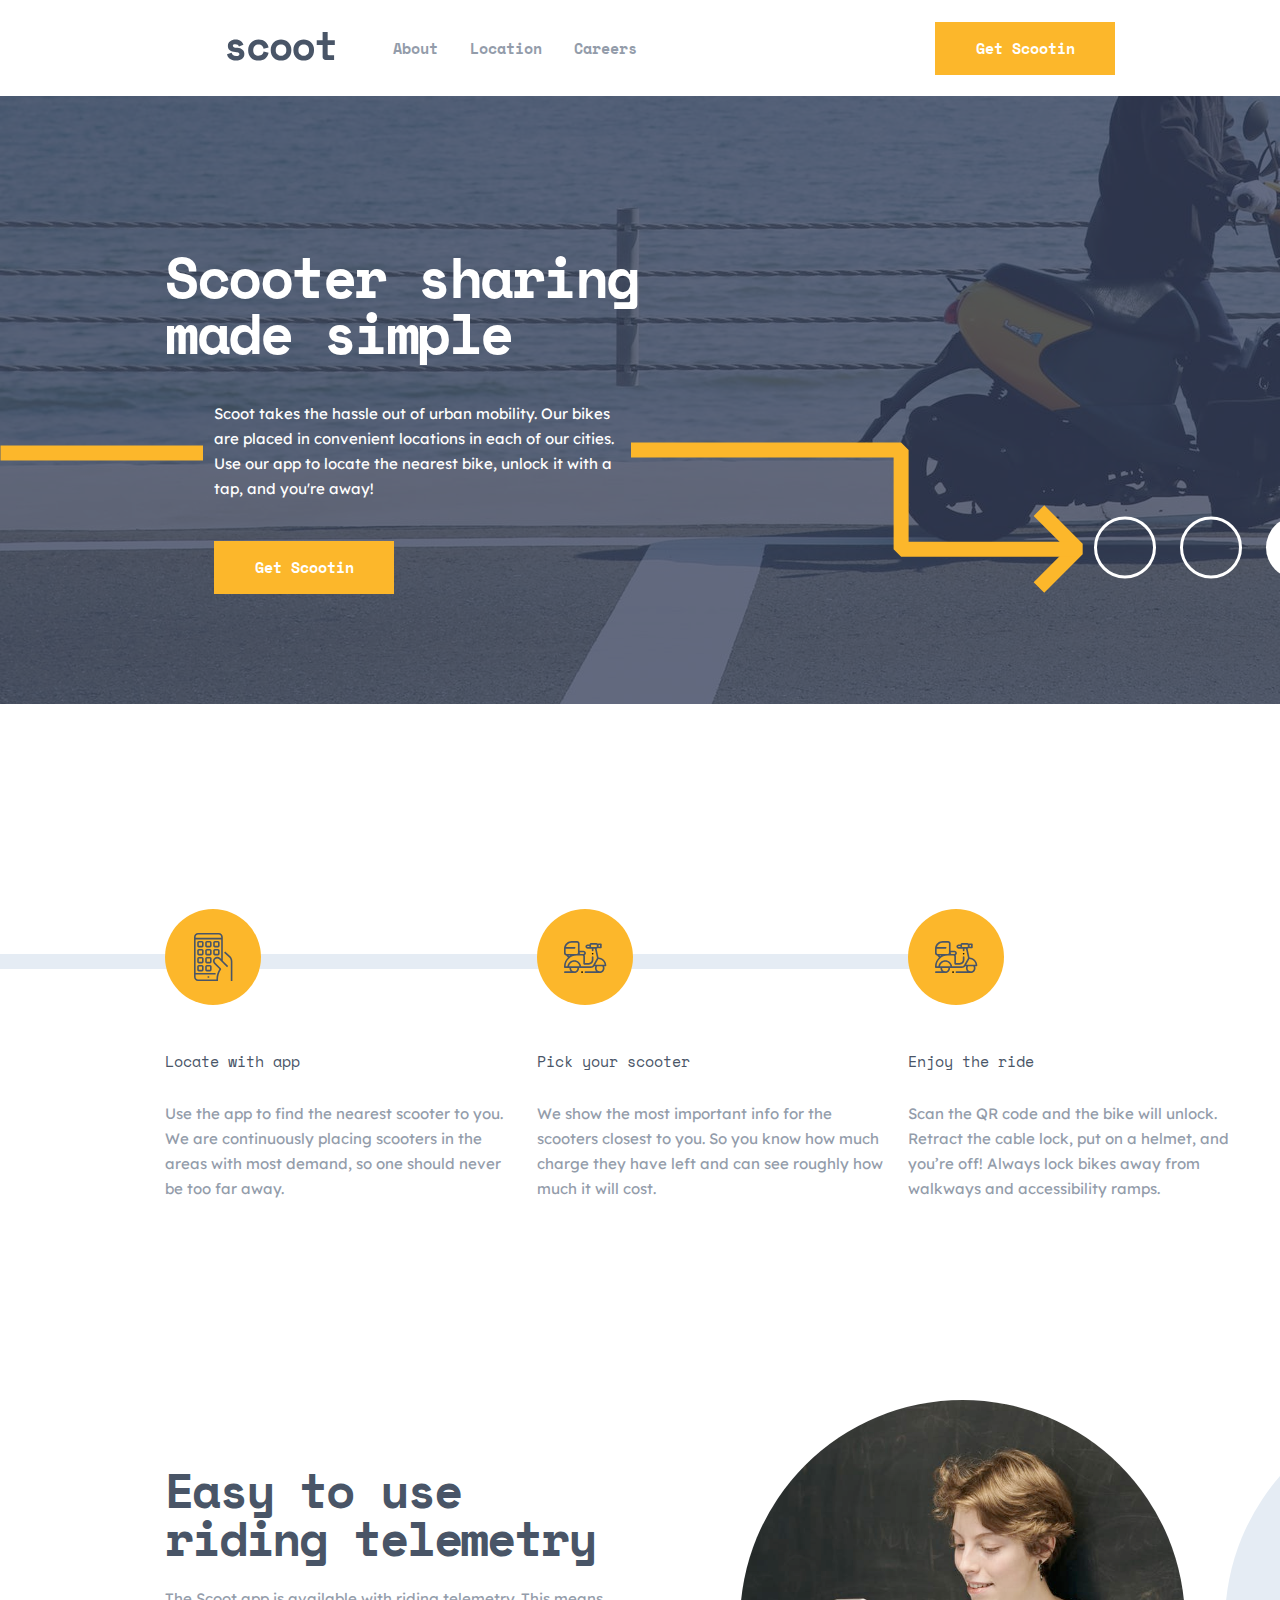
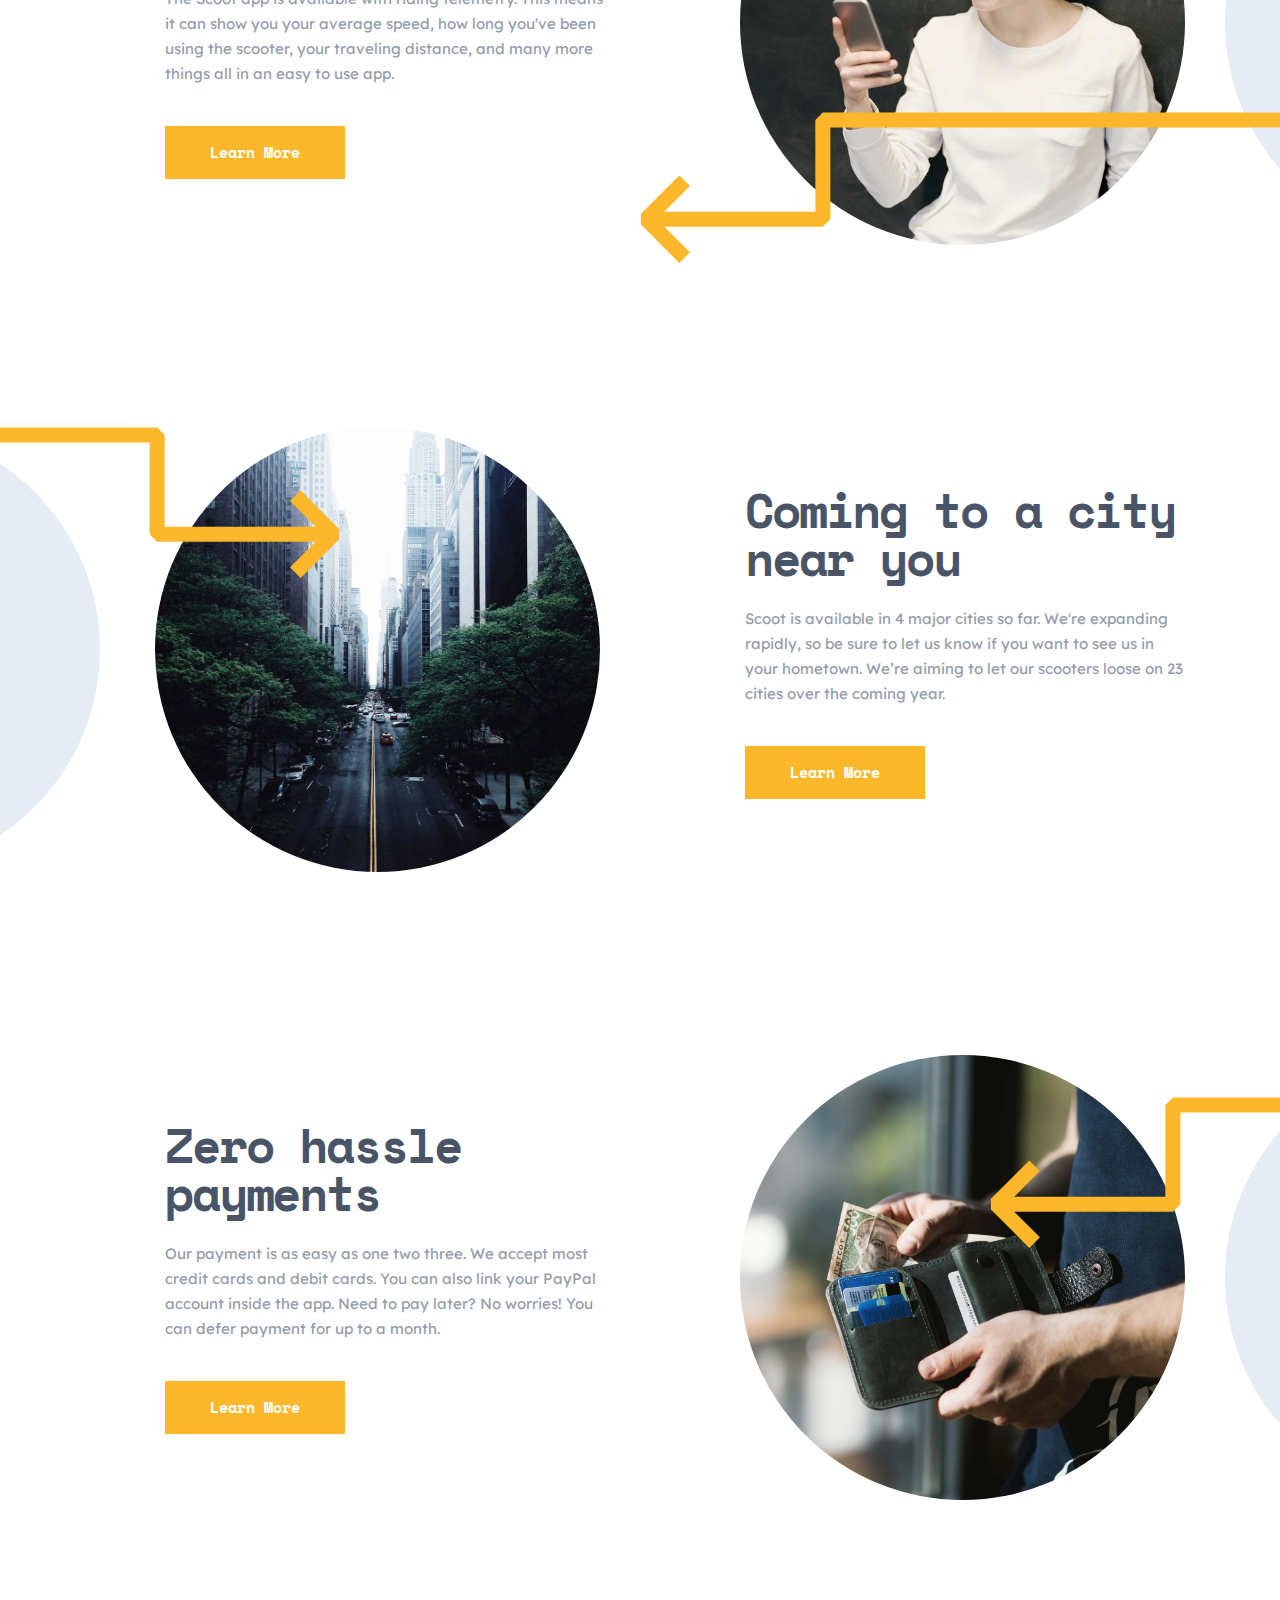
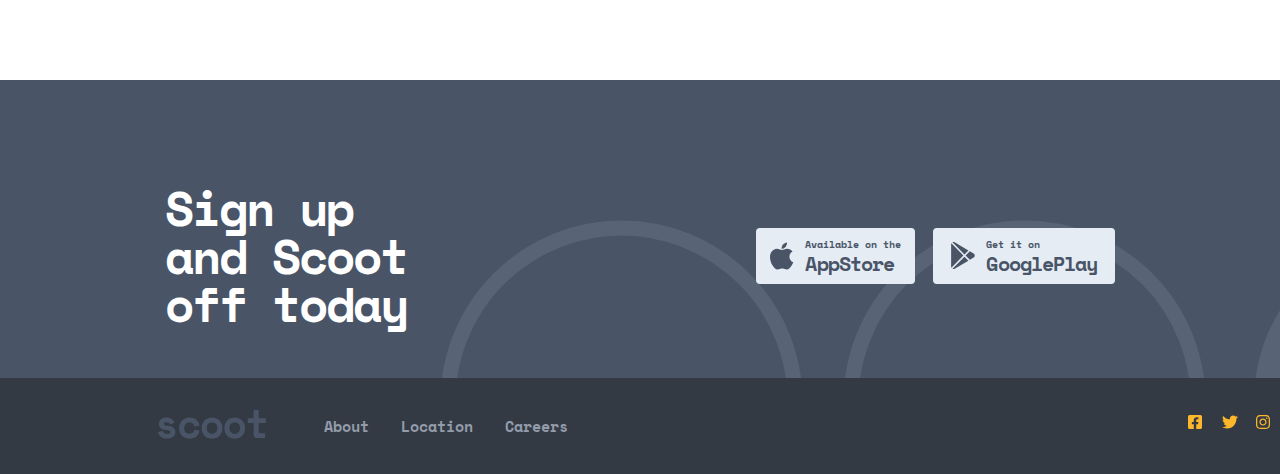
==== commit 24f570ca: "fixing images" ====
--- a/index.html
+++ b/index.html
@@ -16,11 +16,11 @@
         <nav>
             <div class="menu-container">
                 <div id="menu-bar"></div>
-                <img class="logo" src="./images/logo.svg"/>
+                <a href="./index.html"><img class="logo" src="./images/logo.svg"/></a>
                 <ul class="menu-top">
-                    <li><a href="#">About</a></li>
-                    <li><a href="#">Location</a></li>
-                    <li><a href="#">Careers</a></li>
+                    <li><a href="./about.html">About</a></li>
+                    <li><a href="./location.html">Location</a></li>
+                    <li><a href="./career.html">Careers</a></li>
                 </ul>
             </div>
             <a href="#" class="cta-top">Get Scootin</a>
@@ -73,7 +73,7 @@
                         <div class="circle"></div>
                     </div>
                 </div>
-                <img src="/images/arrow-two.svg"/>
+                <img src="./images/arrow-two.svg"/>
             </div>
         </div>
         <div id="three">
@@ -89,7 +89,7 @@
             <div id="three-grid-content">
                 <div class="two-grid-content">
                     <h1>Coming to a city near you</h1>
-                    <p>Scoot is available in 4 major cities so far. We’re expanding rapidly, so be sure to let us know if you want to see us in your hometown. We’re aiming to let our scooters loose on 23 cities over the coming year.</p>
+                    <p>Scoot is available in 4 major cities so far. We're expanding rapidly, so be sure to let us know if you want to see us in your hometown. We’re aiming to let our scooters loose on 23 cities over the coming year.</p>
                     <a href="#" class="cta">Learn More</a>
                 </div>
             </div>
@@ -137,11 +137,11 @@
         <section id="social">
             <div class="menu-container" id="social-one">
                 <div id="menu-bar" class="menu-bar-bottom"></div>
-                <img class="logo" id="foot-logo" src="./images/logo.svg"/>
+                <a href="./index.html"><img class="logo" src="./images/logo.svg"/></a>
                 <ul class="menu" id="menu-bottom">
-                    <li><a href="#">About</a></li>
-                    <li><a href="#">Location</a></li>
-                    <li><a href="#">Careers</a></li>
+                    <li><a href="./about.html">About</a></li>
+                    <li><a href="./location.html">Location</a></li>
+                    <li><a href="./career.html">Careers</a></li>
                 </ul>
             </div>
             <div id="social-media">
--- a/css/style.css
+++ b/css/style.css
@@ -89,7 +89,7 @@
 }
 #header-banner{
     height: 650px;
-    background-image: url(/images/background-image.png);
+    background-image: url(../images/background-image.png);
     background-position: 0px -850px;
     background-size: auto;
     background-repeat: no-repeat;
@@ -247,7 +247,7 @@
     height: 445px;
     margin-left: 100px;
     margin-top: 53px;
-    background-image: url(/images/two-lady.png);
+    background-image: url(../images/two-lady.png);
     border-radius: 445px;
     background-position: center;
     background-size: cover;
@@ -297,7 +297,7 @@
     width: 445px;
     height: 445px;
     margin-left: -290px;
-    background-image: url(/images/three.png);
+    background-image: url(../images/three.png);
     border-radius: 445px;
     background-position: center;
     background-size: cover;
@@ -321,7 +321,7 @@
     margin-left: 165px;
 }
 .two-img#four-img{
-    background-image: url(/images/four.png);
+    background-image: url(../images/four.png);
 }
 #four-arrow{
     margin-top: -270px;
@@ -510,7 +510,7 @@
     }
     #header-banner{
         height: 650px;
-        background-image: url(/images/background-image.png);
+        background-image: url(../images/background-image.png);
         background-position: 0px -850px;
         background-size: auto;
         background-repeat: no-repeat;
@@ -663,7 +663,7 @@
         height: 445px;
         margin-left: 100px;
         margin-top: 53px;
-        background-image: url(/images/two-lady.png);
+        background-image: url(../images/two-lady.png);
         border-radius: 445px;
         background-position: center;
         background-size: cover;
@@ -713,7 +713,7 @@
         width: 445px;
         height: 445px;
         margin-left: -290px;
-        background-image: url(/images/three.png);
+        background-image: url(../images/three.png);
         border-radius: 445px;
         background-position: center;
         background-size: cover;
@@ -737,7 +737,7 @@
         margin-left: 165px;
     }
     .two-img#four-img{
-        background-image: url(/images/four.png);
+        background-image: url(../images/four.png);
     }
     #four-arrow{
         margin-top: -270px;
@@ -862,7 +862,7 @@
     }
     #header-banner{
         height: 650px;
-        background-image: url(/images/background-image.png);
+        background-image: url(../images/background-image.png);
         background-position: -550px bottom;
         background-size: auto;
         background-repeat: no-repeat;
@@ -1028,7 +1028,7 @@
         height: 445px;
         margin-left: 145px;
         margin-top: 53px;
-        background-image: url(/images/two-lady.png);
+        background-image: url(../images/two-lady.png);
         border-radius: 445px;
         background-position: center;
         background-size: cover;
@@ -1083,7 +1083,7 @@
         margin-left: 400px;
     }
     .two-img#four-img{
-        background-image: url(/images/four.png);
+        background-image: url(../images/four.png);
     }
     footer{
         top: 104px;
@@ -1168,7 +1168,7 @@
     #menu-bar{
         width: 20px;
         height: 16px;
-        background-image: url(/images/menu-bar.svg);
+        background-image: url(../images/menu-bar.svg);
     }
     .menu-container .menu-top{
         display: none;
@@ -1187,7 +1187,7 @@
     }
     #header-banner{
         height: 650px;
-        background-image: url(/images/background-image.png);
+        background-image: url(../images/background-image.png);
         background-position: -1100px bottom;
         background-size: auto;
         background-repeat: no-repeat;
@@ -1365,7 +1365,7 @@
         width: 311px;
         height: 311px;
         margin-left: 0px;
-        background-image: url(/images/three.png);
+        background-image: url(../images/three.png);
         border-radius: 311px;
         background-position: center;
         background-size: cover;
@@ -1408,7 +1408,7 @@
         overflow: hidden;
     }
     .two-img#four-img{
-        background-image: url(/images/four.png);
+        background-image: url(../images/four.png);
         /* position: absolute; */
     }
     #four-arrow{
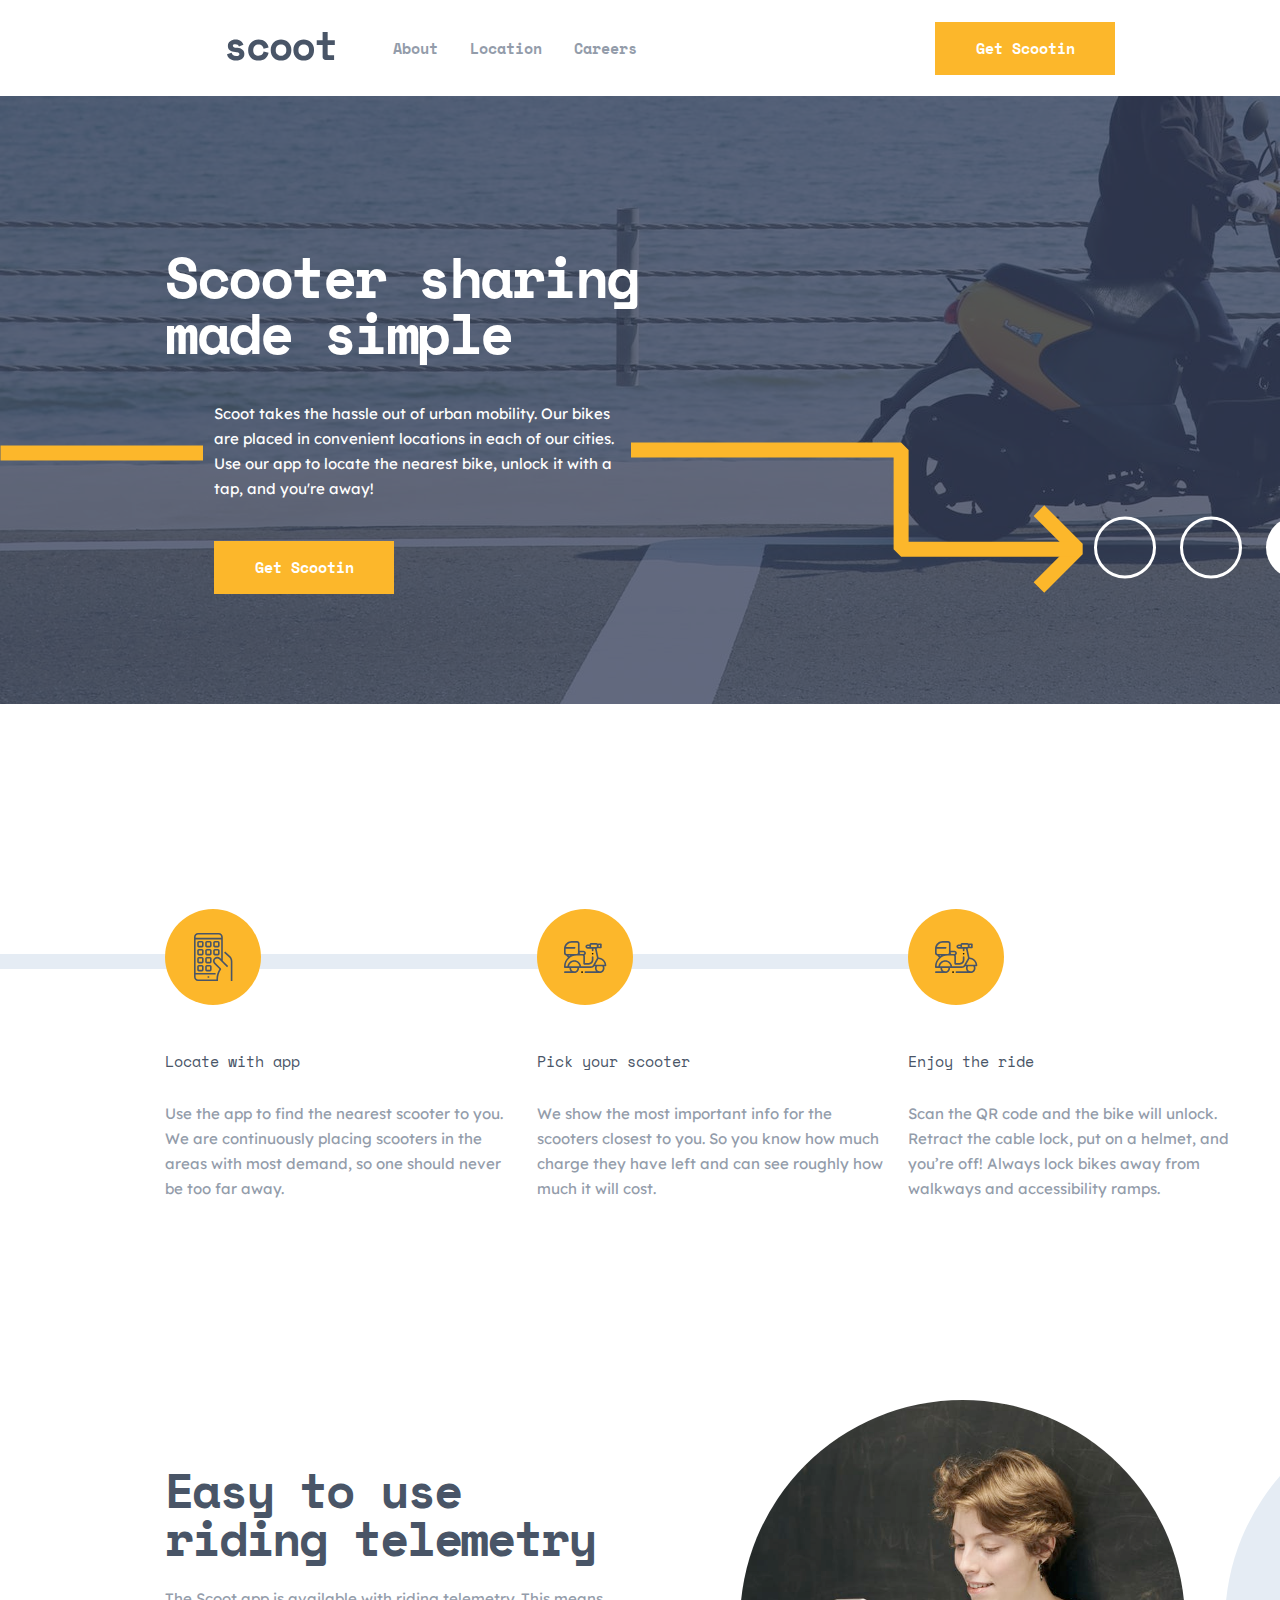
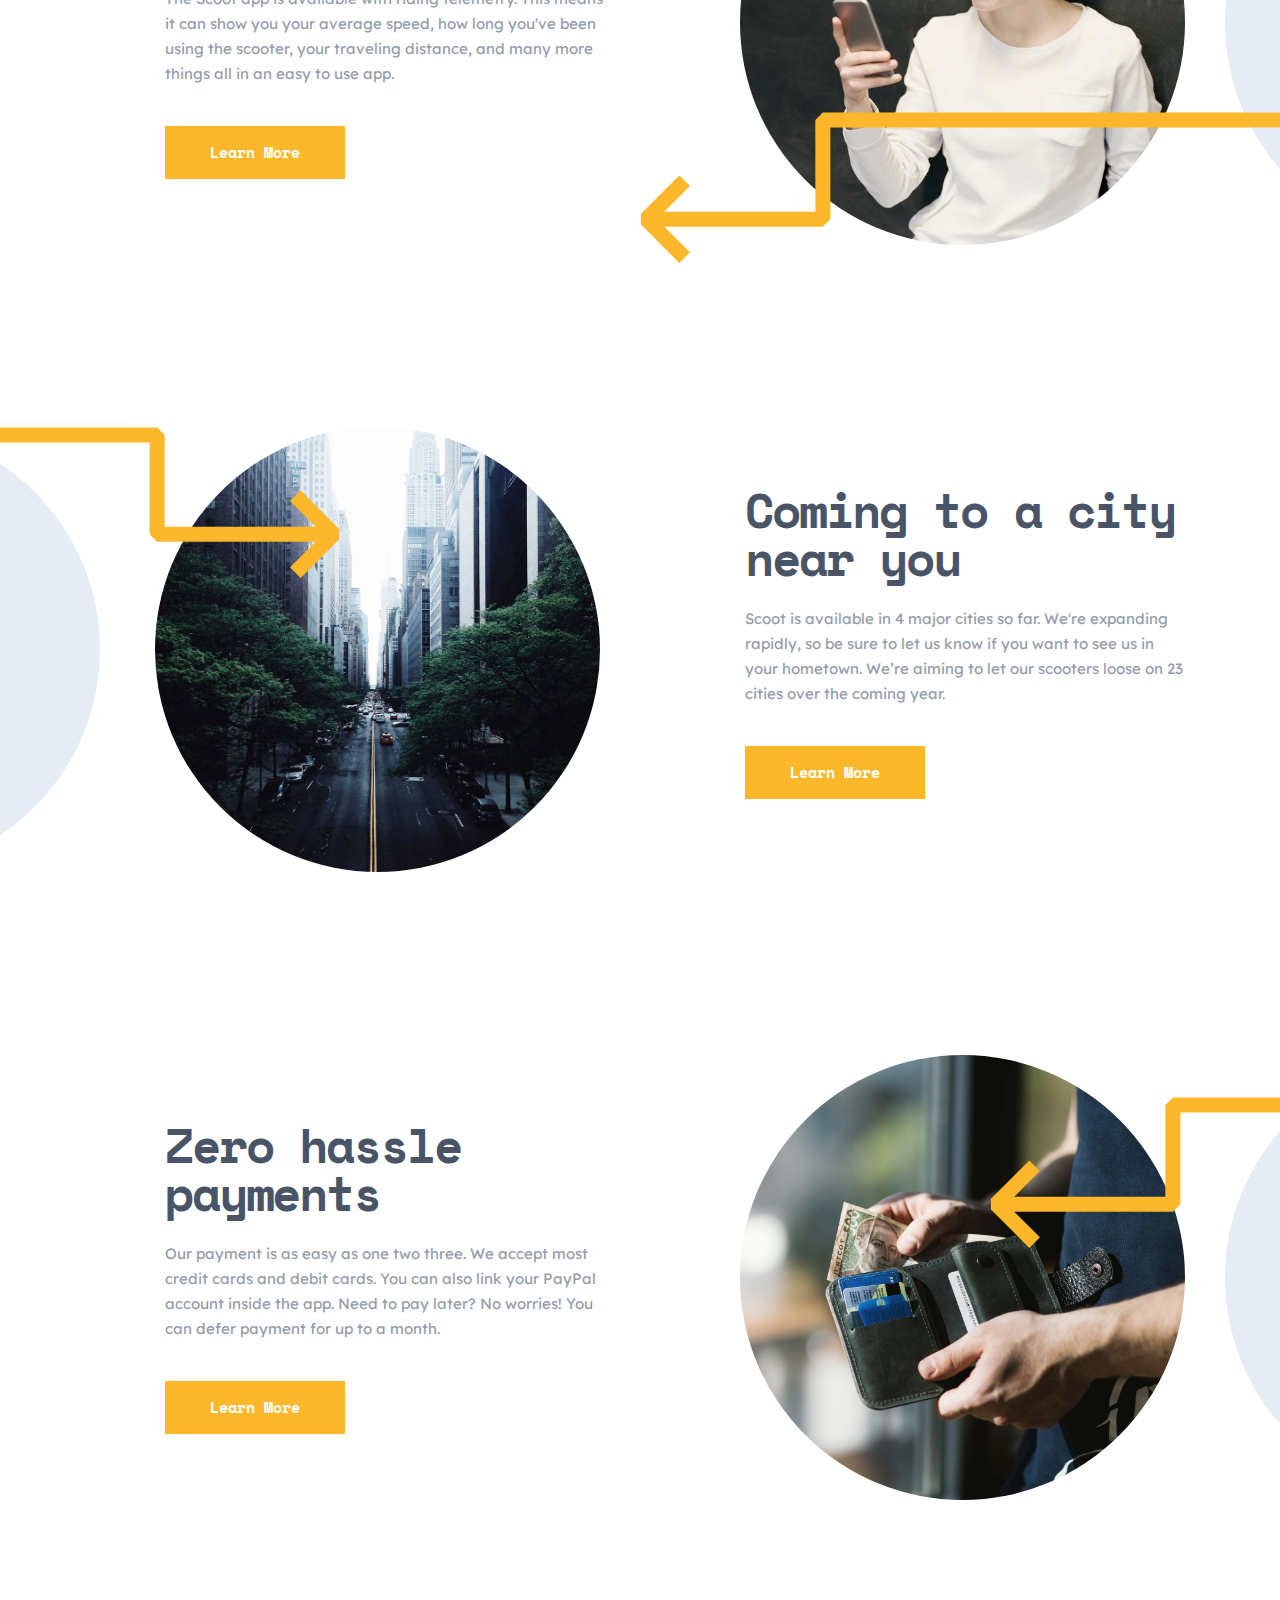
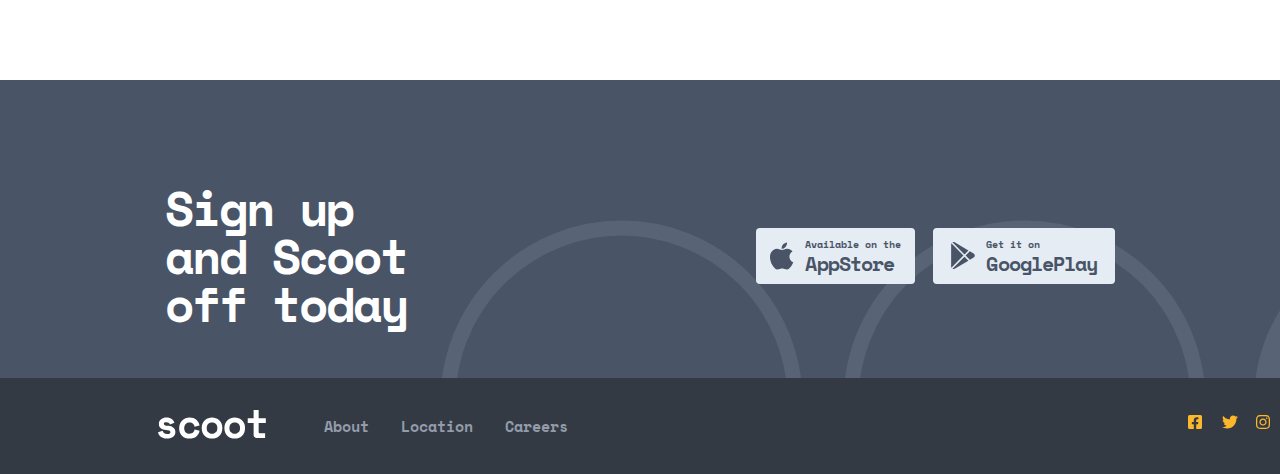
==== commit bdf529e9: "scoot location update" ====
--- a/index.html
+++ b/index.html
@@ -137,7 +137,7 @@
         <section id="social">
             <div class="menu-container" id="social-one">
                 <div id="menu-bar" class="menu-bar-bottom"></div>
-                <a href="./index.html"><img class="logo" src="./images/logo.svg"/></a>
+                <a href="./index.html"><img class="logo" id="foot-logo" src="./images/logo.svg"/></a>
                 <ul class="menu" id="menu-bottom">
                     <li><a href="./about.html">About</a></li>
                     <li><a href="./location.html">Location</a></li>
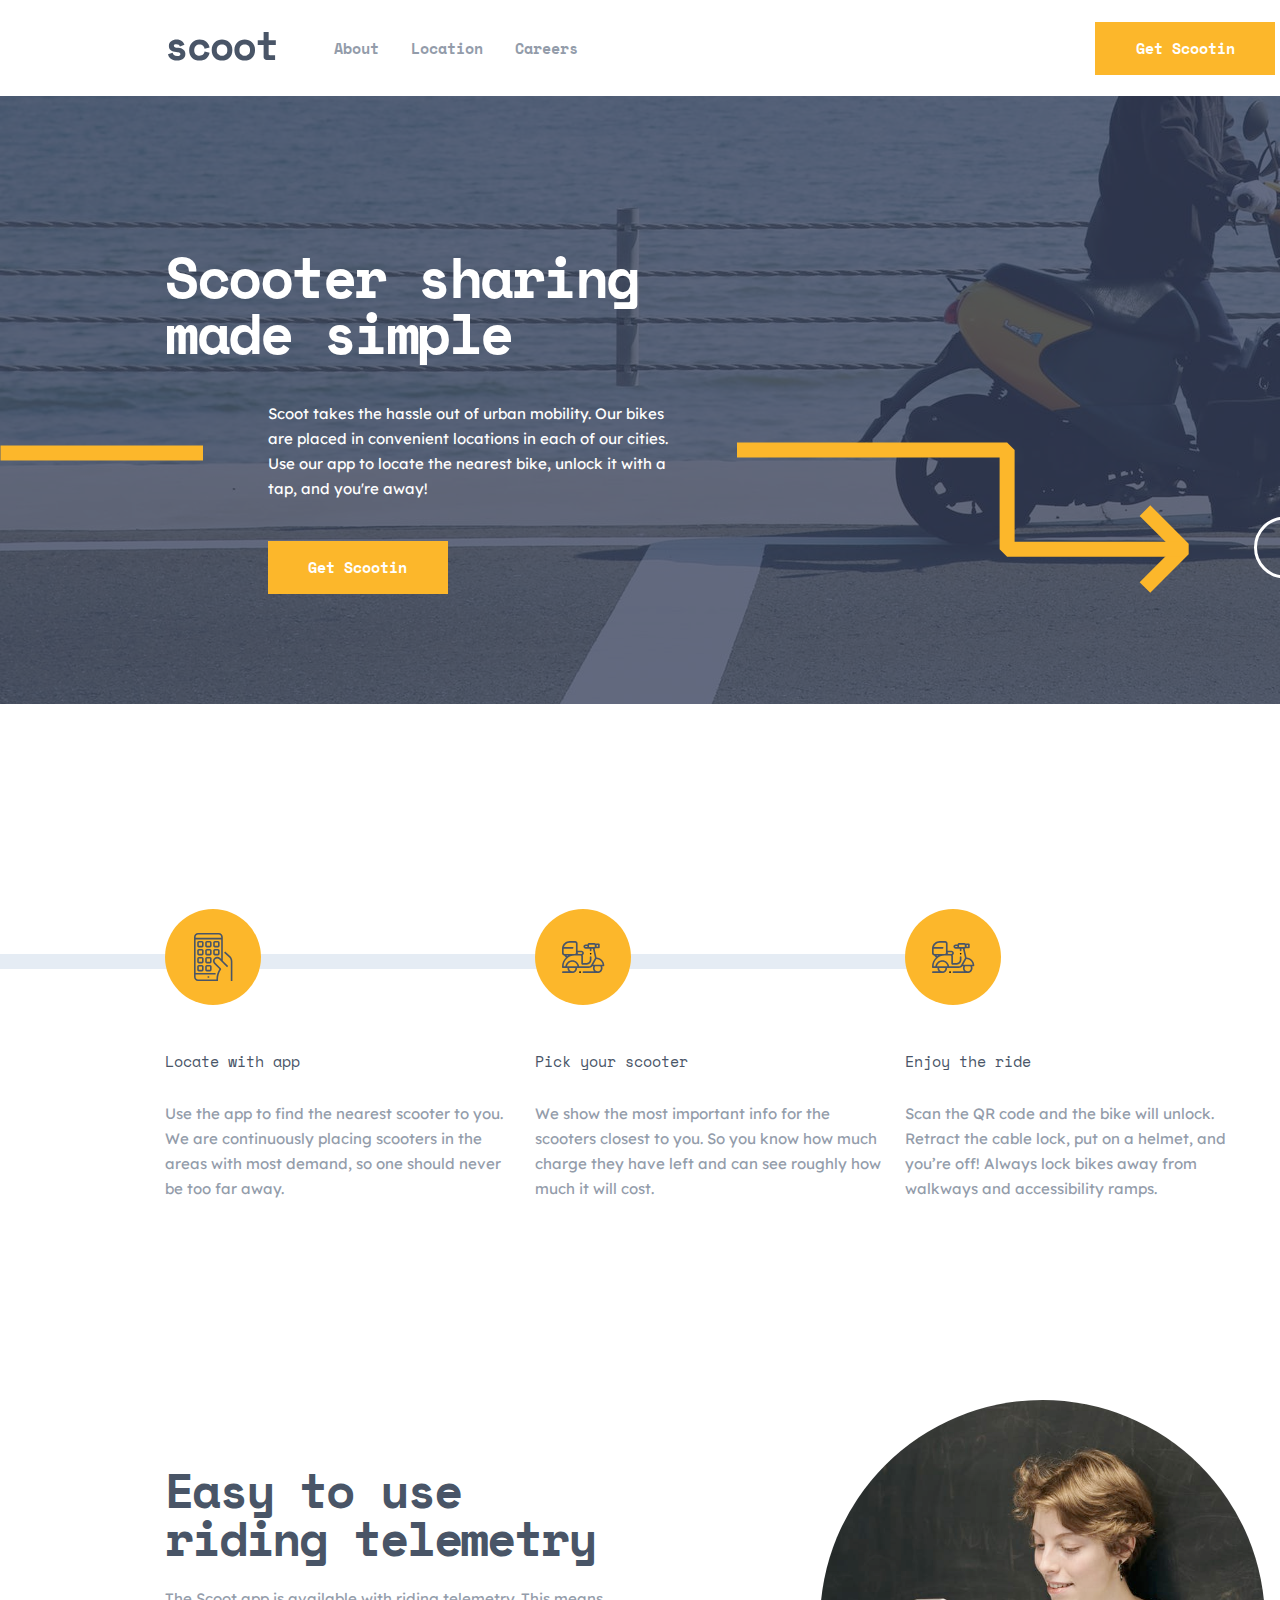
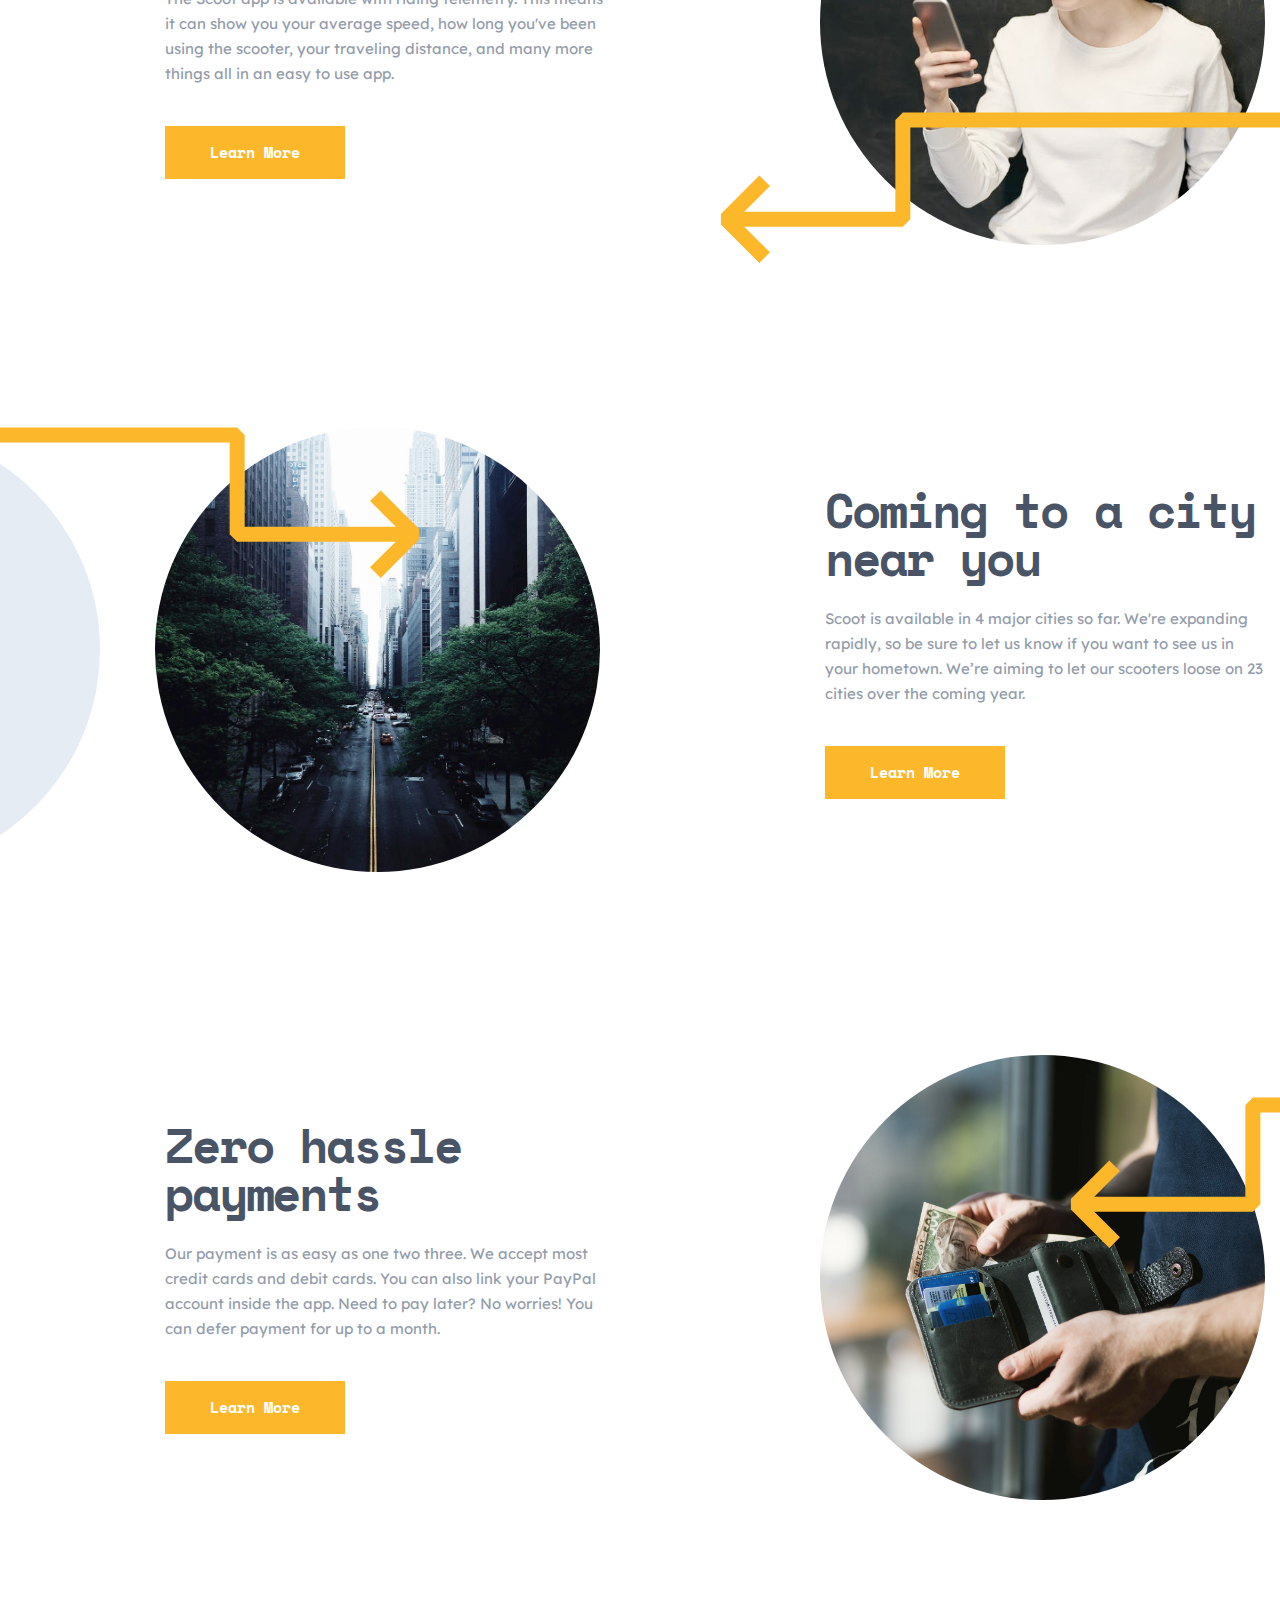
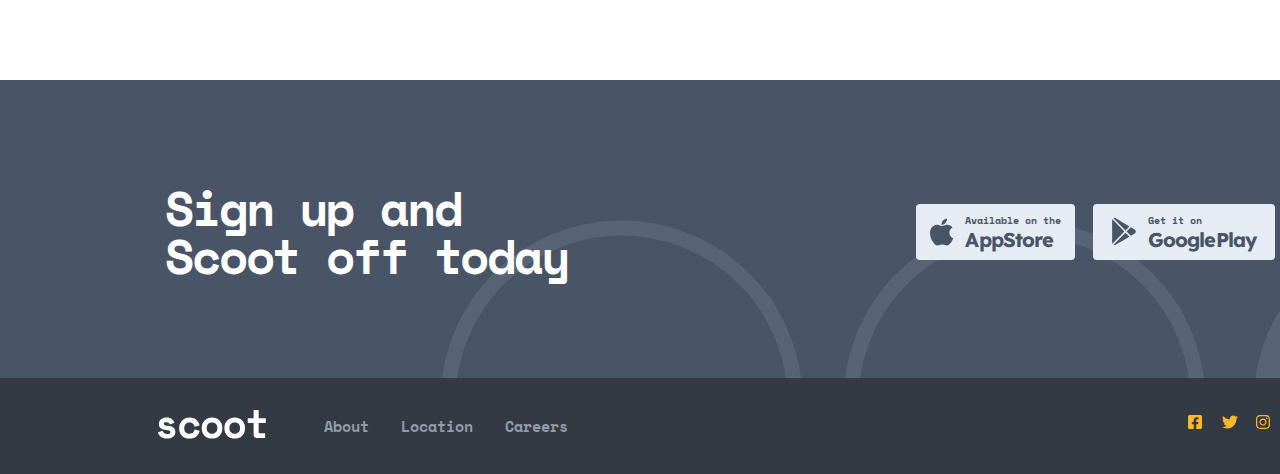
==== commit eb9b6fa7: "scoot update" ====
--- a/index.html
+++ b/index.html
@@ -10,6 +10,8 @@
     <link rel="preconnect" href="https://fonts.gstatic.com" crossorigin>
     <link href="https://fonts.googleapis.com/css2?family=Lexend+Deca&display=swap" rel="stylesheet">
     <link rel="stylesheet" href="./css/style.css"/>
+    <link rel="stylesheet" href="./css/global.css"/>
+    
 </head>
 <body>
     <header>
@@ -156,6 +158,6 @@
                 </div>
             </div>
         </section>
-    </footer> 
+    </footer>
 </body>
 </html>--- a/css/style.css
+++ b/css/style.css
@@ -1,92 +1,3 @@
-:root{
-    --black02: #939CAA;
-    --black03: #FCB72B;
-}
-
-*{
-    margin: 0;
-    padding: 0;
-    box-sizing: border-box;
-}
-html, body{
-    height: 100%;
-    font-family: 'Space Mono', monospace;
-    font-family: 'Lexend Deca', sans-serif;
-}
-nav{
-    height: 96px;
-    padding: 0px 165px 0 110px;
-    display: flex;
-    justify-content: space-between;
-    align-items: center;
-}
-
-.menu-container{
-    display: flex;
-    align-items: center;
-    gap: 58px;
-}
-
-.menu, .menu-top{
-    display: flex;
-    padding: 0;
-    list-style-type: none;
-    gap: 32px;
-}
-
-.menu-top a{
-    text-decoration: none;
-    font-size: 15px;
-    font-weight: 700;
-    line-height: 25px;
-    color: var(--black02);
-    font-family: 'Space Mono', monospace;
-}
-.menu a{
-    text-decoration: none;
-    font-size: 15px;
-    font-weight: 700;
-    line-height: 25px;
-    color: var(--black02);
-    font-family: 'Space Mono', monospace;
-}
-
-.menu-top a:hover{
-    color: #FCB72B;
-}
-.menu, a:hover{
-    color: #FCB72B;
-}
-
-.cta-top, .cta{
-    width: 180px;
-    height: 53px;
-    background-color: #FCB72B;
-    display: flex;
-    justify-content: center;
-    align-items: center; 
-    color: #FFFFFF;
-    text-decoration: none;
-    font-family: 'Space Mono', monospace;
-    font-size: 15px;
-    font-weight: 700;
-    font-style: normal;
-    line-height: 25px
-}
-.cta:hover{
-    border: 3px solid #FCB72B;
-    background-color: transparent;
-    color: #FCB72B;
-}
-.cta-top:hover{
-    border: 3px solid #FCB72B;
-    background-color: transparent;
-    color: #FCB72B;
-}
-nav .menu-container .logo{
-    width: 108px;
-    height: 89px;
-}
 #header-banner{
     height: 650px;
     background-image: url(../images/background-image.png);
@@ -163,11 +74,12 @@
     display: grid;
     grid-template-columns: 1fr 1fr 1fr;
     margin-left: 165px;
+    margin-right: 165px;
 }
 .yellow-one{
     display: flex;
     flex-direction: column;
-    justify-content: space-between;
+    justify-content: center;
 }
 
 .yellow-one-img img{
@@ -327,187 +239,9 @@
     margin-top: -270px;
     margin-left: 350px;
 }
-footer{
-    margin-top: 178px;
-}
-#footer{
-   height: 300px;
-   background-color: #495567;
-}
-#footer #foot-img{
-    margin-left: 440px;
-    padding: 140px 0px 0px 0px;
-}
-.sign{
-    display: flex;
-    margin-left: 165px;
-    margin-right: 165px;
-    flex-direction: row;
-    align-items: center;
-    gap: 336px;
-    margin-top: -198px;
-}
-#footer h1{
-    color: #FFFFFF;
-    font-family: 'Space Mono', monospace;
-    font-size: 48px;
-    font-style: normal;
-    font-weight: 700;
-    line-height: 48px;
-    letter-spacing: -2.143px;
-    width: 415px;
-}
 
-#foot-tag{
-    display: flex;
-    gap: 18px;
-}
-.sign-up-tag{
-    width: 159px;
-    height: 56px;
-    border-radius: 4px;
-    display: flex;
-    justify-content: center;
-    align-items: center;
-    background-color: #E5ECF4;
-}
-.apple h3{
-    color: #495567;
-    font-family: 'Space Mono', monospace;
-    font-size: 10px;
-    font-style: normal;
-    font-weight: 700;
-    line-height: normal;
-}
-.apple h2{
-    color: #495567;
-    font-family: 'Space Mono', monospace;
-    font-size: 20px;
-    font-style: normal;
-    font-weight: 700;
-    line-height: 24px;
-    letter-spacing: -0.9px;
-}
-.apple{
-    margin-left: 11.73px;
-}
-.sign-up-tag img{
-    width: 24.267px;
-    height: 28px;
-}
-.sign-up-tag#sign-up{
-    width: 182px;
-}
-#social{
-    height: 96px;
-    margin-top: -2px;
-    background-color: #333A44;
-    display: flex;
-    align-items: center;
-}
-.menu-container#social-one{
-    margin-left: 100px;
-}
-#social-media{
-    display: flex;
-    margin-left: 620px;
-    gap: 10px;
-}
-#social-media .facebook{
-    width: 24px;
-    height: 24px;
-}
-#social-media .facebook:hover{
-    filter: brightness(100);
-}
-.menu-container .logo#foot-logo{
-    filter: brightness(100);
- }
 
  @media screen and (min-width:769px) and (max-width:1440px){
-    *{
-        margin: 0;
-        padding: 0;
-        box-sizing: border-box;
-    }
-    html, body{
-        height: 100%;
-        font-family: 'Space Mono', monospace;
-        font-family: 'Lexend Deca', sans-serif;
-    }
-    nav{
-        height: 96px;
-        padding: 0px 165px 0 169px;
-        display: flex;
-        justify-content: space-between;
-        align-items: center;
-    }
-    
-    .menu-containertop{
-        display: flex;
-        align-items: center;
-        gap: 58px;
-    }
-    .menu, .menu-top{
-        display: flex;
-        padding: 0;
-        list-style-type: none;
-        gap: 32px;
-    }
-    
-    .menu a{
-        text-decoration: none;
-        font-size: 15px;
-        font-weight: 700;
-        line-height: 25px;
-        color: var(--black02);
-        font-family: 'Space Mono', monospace;
-    }
-    .menu-top a{
-        text-decoration: none;
-        font-size: 15px;
-        font-weight: 700;
-        line-height: 25px;
-        color: var(--black02);
-        font-family: 'Space Mono', monospace;
-    }
-    
-    .menu a:hover{
-        color: #FCB72B;
-    }
-    .menu-top a:hover{
-        color: #FCB72B;
-    }
-    
-    .cta-top, .cta{
-        width: 180px;
-        height: 53px;
-        background-color: #FCB72B;
-        display: flex;
-        justify-content: center;
-        align-items: center; 
-        color: #FFFFFF;
-        text-decoration: none;
-        font-family: 'Space Mono', monospace;
-        font-size: 15px;
-        font-weight: 700;
-        font-style: normal;
-        line-height: 25px
-    }
-    .cta-top:hover{
-        border: 3px solid #FCB72B;
-        background-color: transparent;
-        color: #FCB72B;
-    }
-    .cta:hover{
-        border: 3px solid #FCB72B;
-        background-color: transparent;
-        color: #FCB72B;
-    }
-    nav .menu-container .logo{
-        width: 108px;
-        height: 89px;
-    }
     #header-banner{
         height: 650px;
         background-image: url(../images/background-image.png);
@@ -563,6 +297,11 @@
     #banner-content #arrow-three{
         padding-top: 100px;
     }
+    #white-bg{
+        height: 50px;
+        margin-top: 110px;
+        background-color: #FFFFFF;
+    }
     main{
         background-color: #FFFFFF;
         margin-top: 0px;
@@ -579,11 +318,12 @@
         display: grid;
         grid-template-columns: 1fr 1fr 1fr;
         margin-left: 165px;
+        margin-right: 165px;
     }
     .yellow-one{
         display: flex;
         flex-direction: column;
-        justify-content: space-around;
+        justify-content: center;
     }
     
     .yellow-one-img img{
@@ -743,123 +483,10 @@
         margin-top: -270px;
         margin-left: 350px;
     }
-    footer{
-        margin-top: 178px;
-    }
-    #footer{
-       height: 300px;
-       background-color: #495567;
-    }
-    #footer #foot-img{
-        margin-left: 440px;
-        padding: 140px 0px 0px 0px;
-    }
-    .sign{
-        display: flex;
-        margin-left: 165px;
-        margin-right: 165px;
-        flex-direction: row;
-        align-items: center;
-        gap: 336px;
-        margin-top: -198px;
-    }
-    #footer h1{
-        color: #FFFFFF;
-        font-family: 'Space Mono', monospace;
-        font-size: 48px;
-        font-style: normal;
-        font-weight: 700;
-        line-height: 48px;
-        letter-spacing: -2.143px;
-        width: 415px;
-    }
     
-    #foot-tag{
-        display: flex;
-        gap: 18px;
-    }
-    .sign-up-tag{
-        width: 159px;
-        height: 56px;
-        border-radius: 4px;
-        display: flex;
-        justify-content: center;
-        align-items: center;
-        background-color: #E5ECF4;
-    }
-    .apple h3{
-        color: #495567;
-        font-family: 'Space Mono', monospace;
-        font-size: 10px;
-        font-style: normal;
-        font-weight: 700;
-        line-height: normal;
-    }
-    .apple h2{
-        color: #495567;
-        font-family: 'Space Mono', monospace;
-        font-size: 20px;
-        font-style: normal;
-        font-weight: 700;
-        line-height: 24px;
-        letter-spacing: -0.9px;
-    }
-    .apple{
-        margin-left: 11.73px;
-    }
-    .sign-up-tag img{
-        width: 24.267px;
-        height: 28px;
-    }
-    .sign-up-tag#sign-up{
-        width: 182px;
-    }
-    #social{
-        height: 96px;
-        margin-top: -2px;
-        background-color: #333A44;
-        display: flex;
-        align-items: center;
-    }
-    .menu-container#social-one{
-        margin-left: 100px;
-    }
-    #social-media{
-        display: flex;
-        margin-left: 620px;
-        gap: 10px;
-    }
-    #social-media .facebook{
-        width: 24px;
-        height: 24px;
-    }
-    #social-media .facebook:hover{
-        filter: brightness(100);
-    }
-    .menu-container .logo#foot-logo{
-        filter: brightness(100);
-     }
     
-
  }
 @media screen and (min-width:376px) and (max-width:768px){
-    *{
-        margin: 0;
-        padding: 0;
-        box-sizing: border-box;
-    }
-    html, body{
-        height: 100%;
-        font-family: 'Space Mono', monospace;
-        font-family: 'Lexend Deca', sans-serif;
-    }   
-    nav{
-        height: 96px;
-        padding: 0px 40px 0 39px;
-        display: flex;
-        justify-content: space-between;
-        align-items: center;
-    }
     #header-banner{
         height: 650px;
         background-image: url(../images/background-image.png);
@@ -1085,106 +712,9 @@
     .two-img#four-img{
         background-image: url(../images/four.png);
     }
-    footer{
-        top: 104px;
-        position: relative;
-    }
-    #footer{
-        background-color: #495567;
-        position: relative;
-        overflow: hidden;
-     }
-     #footer #foot-img{
-        margin-left: -230px;
-        position: absolute;
-    }
-    .sign{
-        display: flex;
-        flex-direction: column;
-        align-items: center;
-        justify-content: center;
-        margin-top: 63px;
-    }
-    #foot-tag{
-        display: flex;
-        flex-direction: row;
-        position: absolute;
-        top: 198px;
-    }
-    .sign h1{
-        text-align: center;
-    }
-    #social{
-        height: 96px;
-        margin-top: -2px;
-        background-color: #333A44;
-        display: flex;
-        align-items: center;
-        position: relative;
-    }
-    .menu-container#social-one{
-        margin-left: 0px;
-    }
-    #social-media{
-        display: flex;
-        margin-left: 620px;
-        gap: 10px;
-        position: absolute;
-    }
-    #social-media .facebook{
-        width: 24px;
-        height: 24px;
-    }
-    #social-media .facebook:hover{
-        filter: brightness(100);
-    }
-    .menu-container .logo#foot-logo{
-        filter: brightness(100);
-     }
-}
-@media screen and (max-width:375px){
-    *{
-        margin: 0;
-        padding: 0;
-        box-sizing: border-box;
-    }
-    html, body{
-        height: 100%;
-        font-family: 'Space Mono', monospace;
-        font-family: 'Lexend Deca', sans-serif;
-    }
-    nav{
-        height: 64px;
-        display: flex;
-        align-items: center;
-        justify-content: space-between;
-        padding: 0px 150px 0px 32px;
-    }
-    .menu-container{
-        display: flex;
-        align-items: center;
-        justify-content: space-between;
-    }
-    #menu-bar{
-        width: 20px;
-        height: 16px;
-        background-image: url(../images/menu-bar.svg);
-    }
-    .menu-container .menu-top{
-        display: none;
-        padding: 0;
-        list-style-type: none;
-        gap: 32px;
-    }
-    .menu-container .menu{
-        display: flex;
-        padding: 0;
-        list-style-type: none;
-        gap: 32px;
-    }
-    .cta-top{
-        display: none;
-    }
+}
+@media screen and (min-width:0px) and (max-width:375px){
+    
     #header-banner{
         height: 650px;
         background-image: url(../images/background-image.png);
@@ -1252,14 +782,13 @@
     main #one{
         display: flex;
         flex-direction: column;
-        margin-left: 0px;
         gap: 48px;
     }
     main #one .yellow-one{
         display: flex;
         flex-direction: column;
         justify-content: center;
-        align-items: center;  
+        align-items: center;
     }
     main #one .yellow-one-img img{
         width: 96px;
@@ -1273,6 +802,8 @@
         line-height: 25px;
         color: #495567;
         margin-top: 24px;
+        width: 311px;
+        text-align: center;
     }
     main #one .yellow-one p{
         font-family: 'Lexend Deca', sans-serif;
@@ -1359,7 +890,6 @@
         justify-content: center;
         align-items: center;
         display: flex;
-        /* position: absolute; */
     }
     #three-image{
         width: 311px;
@@ -1395,8 +925,6 @@
         align-items: center;
     }
     #four{
-        /* position: absolute; */
-        /* top: 500px; */
         margin-top: 1000px;
         display: flex;
         flex-direction: column;
@@ -1406,10 +934,10 @@
         right: 32px;
         left: 32px;
         overflow: hidden;
+        margin-bottom: 400px;
     }
     .two-img#four-img{
         background-image: url(../images/four.png);
-        /* position: absolute; */
     }
     #four-arrow{
         margin-top: 0px;
@@ -1418,104 +946,5 @@
         top: 50px;
         left: 230px;
     }
-    footer{
-        margin-top: 400px;
-    }
-    #footer{
-       height: 300px;
-       background-color: #495567;
-    }
-    #footer #foot-img{
-        margin-left: -600px;
-        padding: 140px 0px 0px 0px;
-    }
-    .sign{
-        display: flex;
-        flex-direction: column;
-        align-items: center;
-        justify-content: center;
-        gap: 40px;
-        margin-top: -230px;
-    }
-    #footer h1{
-        color: #FFFFFF;
-        font-family: 'Space Mono', monospace;
-        font-size: 32px;
-        font-style: normal;
-        font-weight: 700;
-        line-height: 32px;
-        letter-spacing: -1.429px;
-        width: 311px;
-        text-align: center;
-    }
-    #foot-tag{
-        gap: 13px;
-    }
-    .sign-up-tag{
-        width: 130px;
-        height: 40px;
-        border-radius: 4px;
-        display: flex;
-        justify-content: center;
-        align-items: center;
-        background-color: #E5ECF4;
-    }
-    .apple h3{
-        color: #495567;
-        font-family: 'Space Mono', monospace;
-        font-size: 10px;
-        font-style: normal;
-        font-weight: 700;
-        line-height: normal;
-    }
-    .apple h2{
-        color: #495567;
-        font-family: 'Space Mono', monospace;
-        font-size: 20px;
-        font-style: normal;
-        font-weight: 700;
-        line-height: 24px;
-        letter-spacing: -0.9px;
-    }
-    .apple{
-        margin-left: 8px;
-    }
-    .sign-up-tag img{
-        width: 20px;
-        height: 24px;
-    }
-    .sign-up-tag#sign-up{
-        width: 150px;
-    }
-    #social{
-        height: 438px;
-        margin-top: -2px;
-        background-color: #333A44;
-        display: flex;
-        flex-direction: column;
-        align-items: center;
-        justify-content: center;
-    }
-    .menu-bar-bottom{
-        display: none;
-    }
-    .menu-container#social-one{
-        margin-left: 0px;
-        display: flex;
-        flex-direction: column;
-    }
-    #menu-bottom{
-        display: flex;
-        flex-direction: column;
-        justify-content: center;
-        align-items: center;
-    }
-    #social-media{
-        display: flex;
-        margin-left: 0px;
-        gap: 10px;
-        margin-top: 85px;
-    }
     
-
 } --- a/css/global.css
+++ b/css/global.css
@@ -0,0 +1,596 @@
+@import url('reset.css');
+
+:root{
+    --scootcol01: #939CAA;
+    --scootcol02: #FCB72B;
+    --scootcol03: #495567;
+    --scootcol04: #E5ECF4;
+    --scootcol05: #333A44;
+    --scootfont01: 'Space Mono', monospace;
+    --scootfont02: 'Lexend Deca', sans-serif;
+}
+
+*{
+    margin: 0;
+    padding: 0;
+    box-sizing: border-box;
+}
+html, body{
+    height: 100%;
+    font-family: var(--scootfont01);
+    font-family: var(--scootfont02);
+}
+nav{
+    height: 96px;
+    padding: 0px 165px 0 110px;
+    display: flex;
+    justify-content: space-between;
+    align-items: center;
+}
+
+.menu-container{
+    display: flex;
+    align-items: center;
+    gap: 58px;
+}
+
+.menu, .menu-top{
+    display: flex;
+    padding: 0;
+    list-style-type: none;
+    gap: 32px;
+}
+
+.menu-top a{
+    text-decoration: none;
+    font-size: 15px;
+    font-weight: 700;
+    line-height: 25px;
+    color: var(--scootcol01);
+    font-family: var(--scootfont01);
+}
+.menu a{
+    text-decoration: none;
+    font-size: 15px;
+    font-weight: 700;
+    line-height: 25px;
+    color: var(--scootcol01);
+    font-family: var(--scootfont01);
+}
+
+.menu-top a:hover{
+    color: var(--scootcol02);
+}
+.menu, a:hover{
+    color: var(--scootcol02);
+}
+
+.cta-top, .cta{
+    width: 180px;
+    height: 53px;
+    background-color: var(--scootcol02);
+    display: flex;
+    justify-content: center;
+    align-items: center; 
+    color: #FFFFFF;
+    text-decoration: none;
+    font-family: var(--scootfont01);
+    font-size: 15px;
+    font-weight: 700;
+    font-style: normal;
+    line-height: 25px
+}
+.cta:hover{
+    border: 3px solid var(--scootcol02);
+    background-color: transparent;
+    color: var(--scootcol02);
+}
+.cta-top:hover{
+    border: 3px solid var(--scootcol02);
+    background-color: transparent;
+    color: var(--scootcol02);
+}
+nav .menu-container .logo{
+    width: 108px;
+    height: 89px;
+}
+footer{
+    margin-top: 178px;
+}
+#footer{
+   height: 300px;
+   background-color: var(--scootcol03);
+}
+#footer #foot-img{
+    margin-left: 440px;
+    padding: 140px 0px 0px 0px;
+}
+.sign{
+    display: flex;
+    margin-left: 165px;
+    margin-right: 165px;
+    flex-direction: row;
+    align-items: center;
+    gap: 336px;
+    margin-top: -198px;
+}
+#footer h1{
+    color: #FFFFFF;
+    font-family: var(--scootfont01);
+    font-size: 48px;
+    font-style: normal;
+    font-weight: 700;
+    line-height: 48px;
+    letter-spacing: -2.143px;
+    width: 415px;
+}
+
+#foot-tag{
+    display: flex;
+    gap: 18px;
+}
+.sign-up-tag{
+    width: 159px;
+    height: 56px;
+    border-radius: 4px;
+    display: flex;
+    justify-content: center;
+    align-items: center;
+    background-color: var(--scootcol04);
+}
+.apple h3{
+    color: #495567;
+    font-family: var(--scootfont01);
+    font-size: 10px;
+    font-style: normal;
+    font-weight: 700;
+    line-height: normal;
+}
+.apple h2{
+    color: var(--scootcol03);
+    font-family: var(--scootcol03);
+    font-size: 20px;
+    font-style: normal;
+    font-weight: 700;
+    line-height: 24px;
+    letter-spacing: -0.9px;
+}
+.apple{
+    margin-left: 11.73px;
+}
+.sign-up-tag img{
+    width: 24.267px;
+    height: 28px;
+}
+.sign-up-tag#sign-up{
+    width: 182px;
+}
+#social{
+    height: 96px;
+    margin-top: -2px;
+    background-color: var(--scootcol05);
+    display: flex;
+    align-items: center;
+}
+.menu-container#social-one{
+    margin-left: 100px;
+}
+#social-media{
+    display: flex;
+    margin-left: 620px;
+    gap: 10px;
+}
+#social-media .facebook{
+    width: 24px;
+    height: 24px;
+}
+#social-media .facebook:hover{
+    filter: brightness(100);
+}
+.menu-container .logo#foot-logo{
+    filter: brightness(100);
+ }
+
+ @media screen and (min-width:769px) and (max-width:1440px){
+    *{
+        margin: 0;
+        padding: 0;
+        box-sizing: border-box;
+    }
+    html{
+        overflow-x: hidden;
+        width: 1440px;
+        height: 100%;
+        font-family: 'Space Mono', monospace;
+        font-family: 'Lexend Deca', sans-serif;
+    }
+    nav{
+        height: 96px;
+        padding: 0px 165px 0 110px;
+        display: flex;
+        justify-content: space-between;
+        align-items: center;
+    }
+    
+    .menu-container{
+        display: flex;
+        align-items: center;
+        gap: 58px;
+    }
+    
+    .menu, .menu-top{
+        display: flex;
+        padding: 0;
+        list-style-type: none;
+        gap: 32px;
+    }
+    
+    .menu-top a{
+        text-decoration: none;
+        font-size: 15px;
+        font-weight: 700;
+        line-height: 25px;
+        color: var(--scootcol01);
+        font-family: var(--scootfont01);
+    }
+    .menu a{
+        text-decoration: none;
+        font-size: 15px;
+        font-weight: 700;
+        line-height: 25px;
+        color: var(--scootcol01);
+        font-family: var(--scootfont01);
+    }
+    
+    .menu-top a:hover{
+        color: var(--scootcol02);
+    }
+    .menu, a:hover{
+        color: var(--scootcol02);
+    }
+    
+    .cta-top, .cta{
+        width: 180px;
+        height: 53px;
+        background-color: var(--scootcol02);
+        display: flex;
+        justify-content: center;
+        align-items: center; 
+        color: #FFFFFF;
+        text-decoration: none;
+        font-family: var(--scootfont01);
+        font-size: 15px;
+        font-weight: 700;
+        font-style: normal;
+        line-height: 25px
+    }
+    .cta:hover{
+        border: 3px solid var(--scootcol02);
+        background-color: transparent;
+        color: var(--scootcol02);
+    }
+    .cta-top:hover{
+        border: 3px solid var(--scootcol02);
+        background-color: transparent;
+        color: var(--scootcol02);
+    }
+    nav .menu-container .logo{
+        width: 108px;
+        height: 89px;
+    }
+    footer{
+        margin-top: 178px;
+    }
+    #footer{
+       height: 300px;
+       background-color: var(--scootcol03);
+    }
+    #footer #foot-img{
+        margin-left: 440px;
+        padding: 140px 0px 0px 0px;
+    }
+    .sign{
+        display: flex;
+        margin-left: 165px;
+        margin-right: 165px;
+        flex-direction: row;
+        align-items: center;
+        gap: 336px;
+        margin-top: -198px;
+    }
+    #footer h1{
+        color: #FFFFFF;
+        font-family: var(--scootfont01);
+        font-size: 48px;
+        font-style: normal;
+        font-weight: 700;
+        line-height: 48px;
+        letter-spacing: -2.143px;
+        width: 415px;
+    }
+    
+    #foot-tag{
+        display: flex;
+        gap: 18px;
+    }
+    .sign-up-tag{
+        width: 159px;
+        height: 56px;
+        border-radius: 4px;
+        display: flex;
+        justify-content: center;
+        align-items: center;
+        background-color: var(--scootcol04);
+    }
+    .apple h3{
+        color: #495567;
+        font-family: var(--scootfont01);
+        font-size: 10px;
+        font-style: normal;
+        font-weight: 700;
+        line-height: normal;
+    }
+    .apple h2{
+        color: var(--scootcol03);
+        font-family: var(--scootcol03);
+        font-size: 20px;
+        font-style: normal;
+        font-weight: 700;
+        line-height: 24px;
+        letter-spacing: -0.9px;
+    }
+    .apple{
+        margin-left: 11.73px;
+    }
+    .sign-up-tag img{
+        width: 24.267px;
+        height: 28px;
+    }
+    .sign-up-tag#sign-up{
+        width: 182px;
+    }
+    #social{
+        height: 96px;
+        margin-top: -2px;
+        background-color: var(--scootcol05);
+        display: flex;
+        align-items: center;
+    }
+    .menu-container#social-one{
+        margin-left: 100px;
+    }
+    #social-media{
+        display: flex;
+        margin-left: 620px;
+        gap: 10px;
+    }
+    #social-media .facebook{
+        width: 24px;
+        height: 24px;
+    }
+    #social-media .facebook:hover{
+        filter: brightness(100);
+    }
+    .menu-container .logo#foot-logo{
+        filter: brightness(100);
+     }
+ }
+
+ @media screen and (min-width:376px) and (max-width:768px){
+    *{
+        margin: 0;
+        padding: 0;
+        box-sizing: border-box;
+    }
+    html{
+        overflow-x: hidden;
+        width: 768px;
+        height: 100%;
+        font-family: 'Space Mono', monospace;
+        font-family: 'Lexend Deca', sans-serif;
+    }
+    nav{
+        padding: 0px 40px 0 39px;
+    }
+    footer{
+        top: 104px;
+        position: relative;
+    }
+    #footer{
+        background-color: #495567;
+        position: relative;
+        overflow: hidden;
+     }
+     #footer #foot-img{
+        margin-left: -230px;
+        position: absolute;
+    }
+    .sign{
+        display: flex;
+        flex-direction: column;
+        align-items: center;
+        justify-content: center;
+        margin-top: 63px;
+    }
+    #foot-tag{
+        display: flex;
+        flex-direction: row;
+        position: absolute;
+        top: 198px;
+    }
+    .sign h1{
+        text-align: center;
+    }
+    #social{
+        height: 96px;
+        margin-top: -2px;
+        background-color: #333A44;
+        display: flex;
+        align-items: center;
+        position: relative;
+    }
+    .menu-container#social-one{
+        margin-left: 0px;
+    }
+    #social-media{
+        display: flex;
+        margin-left: 620px;
+        gap: 10px;
+        position: absolute;
+    }
+    #social-media .facebook{
+        width: 24px;
+        height: 24px;
+    }
+    #social-media .facebook:hover{
+        filter: brightness(100);
+    }
+    .menu-container .logo#foot-logo{
+        filter: brightness(100);
+     }
+ }
+ @media screen and (min-width:0px) and (max-width:375px){
+    *{
+        margin: 0;
+        padding: 0;
+        box-sizing: border-box;
+    }
+    html{
+        overflow-x: hidden;
+        width: 375px;
+        height: 100%;
+        font-family: 'Space Mono', monospace;
+        font-family: 'Lexend Deca', sans-serif;
+    }
+    nav{
+        height: 64px;
+        display: flex;
+        align-items: center;
+        justify-content: space-between;
+        padding: 0px 150px 0px 32px;
+    }
+    .menu-container{
+        display: flex;
+        align-items: center;
+        justify-content: space-between;
+    }
+    #menu-bar{
+        width: 20px;
+        height: 16px;
+        background-image: url(../images/menu-bar.svg);
+    }
+    .menu-container .menu-top{
+        display: none;
+        padding: 0;
+        list-style-type: none;
+        gap: 32px;
+    }
+    .menu-container .menu{
+        display: flex;
+        padding: 0;
+        list-style-type: none;
+        gap: 32px;
+    }
+    .cta-top{
+        display: none;
+    }
+    footer{
+        margin-top: 0px;
+    }
+    #footer{
+        height: 300px;
+        background-color: #495567;
+     }
+     #footer #foot-img{
+         margin-left: -600px;
+         padding: 140px 0px 0px 0px;
+         overflow: hidden;
+     }
+     .sign{
+         display: flex;
+         flex-direction: column;
+         align-items: center;
+         justify-content: center;
+         gap: 40px;
+         margin-top: -230px;
+     }
+     #footer h1{
+         color: #FFFFFF;
+         font-family: 'Space Mono', monospace;
+         font-size: 32px;
+         font-style: normal;
+         font-weight: 700;
+         line-height: 32px;
+         letter-spacing: -1.429px;
+         width: 311px;
+         text-align: center;
+     }
+     #foot-tag{
+         gap: 13px;
+     }
+     .sign-up-tag{
+         width: 130px;
+         height: 40px;
+         border-radius: 4px;
+         display: flex;
+         justify-content: center;
+         align-items: center;
+         background-color: #E5ECF4;
+     }
+     .apple h3{
+         color: #495567;
+         font-family: 'Space Mono', monospace;
+         font-size: 10px;
+         font-style: normal;
+         font-weight: 700;
+         line-height: normal;
+     }
+     .apple h2{
+         color: #495567;
+         font-family: 'Space Mono', monospace;
+         font-size: 20px;
+         font-style: normal;
+         font-weight: 700;
+         line-height: 24px;
+         letter-spacing: -0.9px;
+     }
+     .apple{
+         margin-left: 8px;
+     }
+     .sign-up-tag img{
+         width: 20px;
+         height: 24px;
+     }
+     .sign-up-tag#sign-up{
+         width: 150px;
+     }
+     #social{
+         height: 438px;
+         margin-top: -2px;
+         background-color: #333A44;
+         display: flex;
+         flex-direction: column;
+         align-items: center;
+         justify-content: center;
+     }
+     .menu-bar-bottom{
+         display: none;
+     }
+     .menu-container#social-one{
+         margin-left: 0px;
+         display: flex;
+         flex-direction: column;
+     }
+     #menu-bottom{
+         display: flex;
+         flex-direction: column;
+         justify-content: center;
+         align-items: center;
+     }
+     #social-media{
+         display: flex;
+         margin-left: 0px;
+         gap: 16px;
+         margin-top: 40px;
+     }
+ }
